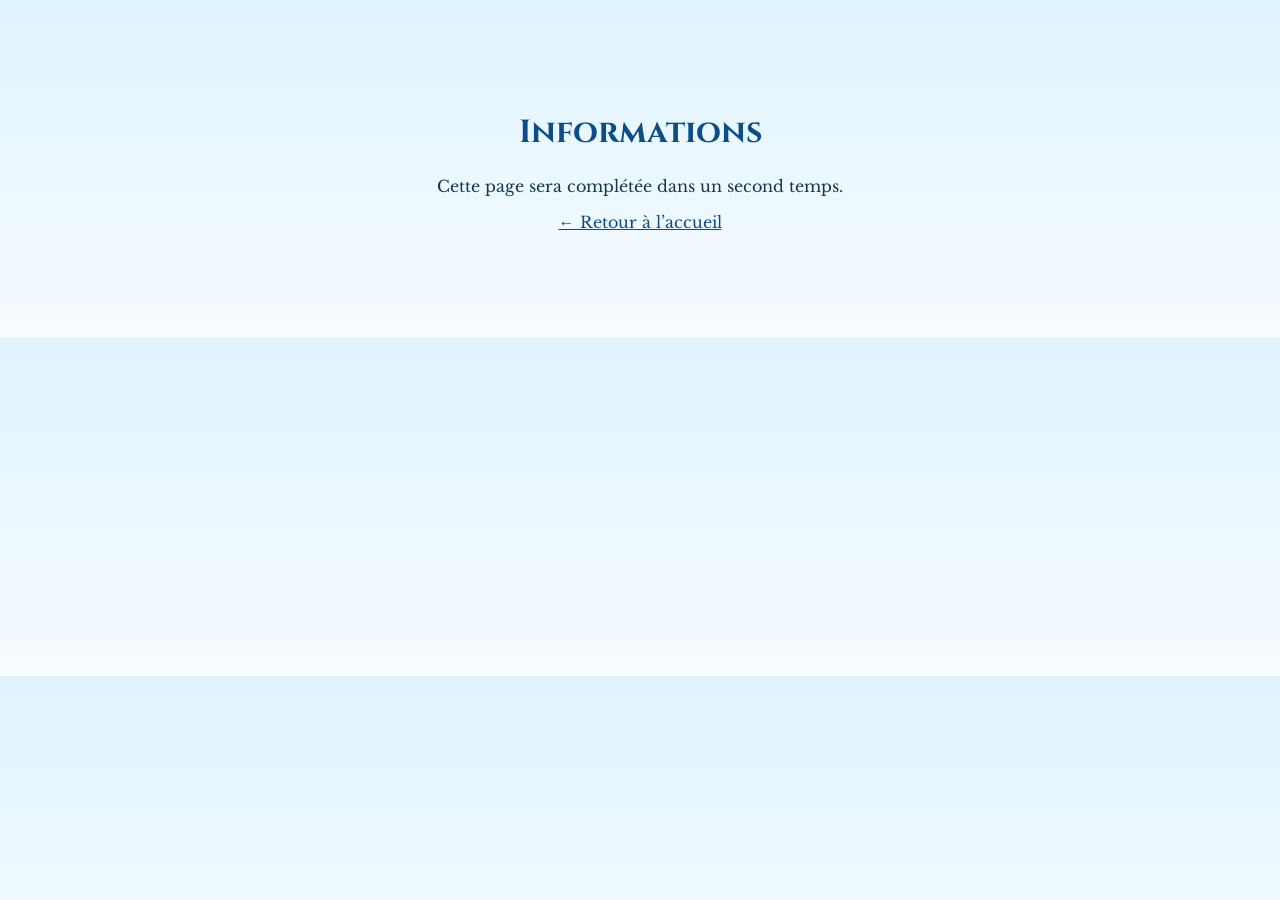
==== informations.html @ 517d93a2 "Add files via upload" ====
<!doctype html>
<html lang="fr"><head><meta charset="utf-8"><meta name="viewport" content="width=device-width,initial-scale=1">
<title>Informations — Fedez Ibil</title><link rel="preconnect" href="https://fonts.googleapis.com">
<link rel="preconnect" href="https://fonts.gstatic.com" crossorigin>
<link href="https://fonts.googleapis.com/css2?family=Cinzel:wght@500;600;700&family=Libre+Baskerville:wght@400;700&display=swap" rel="stylesheet">
<link rel="stylesheet" href="style.css"></head><body>
<main class="placeholder"><h1>Informations</h1><p>Cette page sera complétée dans un second temps.</p><p><a href="index.html">← Retour à l’accueil</a></p></main>
</body></html>
---- style.css ----
:root{
  --blue:#9ed4f2;
  --blue-deep:#0b4d86;
  --blue-dark:#073b69;
  --blue-pale:#eaf7ff;
  --white:#fff;
  --ink:#17364c;
  --line:rgba(255,255,255,.58);
}
*{box-sizing:border-box}
html{scroll-behavior:smooth}
body{
  margin:0;
  color:var(--ink);
  background:linear-gradient(#dff3ff,#f7fcff);
  font-family:"Libre Baskerville",Georgia,serif;
}
.hero{
  position:relative;
  min-height:650px;
  overflow:hidden;
  background:var(--blue);
  isolation:isolate;
}
.hero-photo{
  position:absolute;
  inset:0;
  width:100%;
  height:100%;
  object-fit:cover;
  object-position:center 56%;
  z-index:-3;
}
.hero-filter{
  position:absolute;
  inset:0;
  z-index:-2;
  background:
    linear-gradient(180deg,rgba(67,171,230,.72) 0%,rgba(77,177,230,.48) 33%,rgba(20,75,112,.14) 67%,rgba(8,38,59,.30) 100%);
}
.hero::after{
  content:"";
  position:absolute;
  inset:0;
  z-index:-1;
  background:linear-gradient(90deg,rgba(88,186,236,.75) 0%,rgba(103,196,242,.27) 23%,rgba(255,255,255,0) 52%);
}
.language-switch{
  position:absolute;
  top:22px;
  right:30px;
  display:flex;
  gap:10px;
  z-index:5;
}
.lang-btn{
  display:flex;
  align-items:center;
  gap:7px;
  border:1px solid rgba(255,255,255,.64);
  border-radius:7px;
  padding:7px 10px;
  background:rgba(255,255,255,.76);
  color:var(--blue-dark);
  cursor:pointer;
  font-family:"Cinzel",serif;
  font-weight:700;
  box-shadow:0 5px 18px rgba(0,57,96,.12);
}
.lang-btn img{width:29px;height:29px}
.lang-btn.active{
  color:#fff;
  background:rgba(9,70,122,.88);
}
.brand{
  position:absolute;
  top:72px;
  left:50%;
  transform:translateX(-50%);
  display:flex;
  align-items:center;
  justify-content:center;
  gap:24px;
  width:min(820px,74vw);
  color:#fff;
  text-shadow:0 3px 13px rgba(2,52,89,.34);
  font-family:"Cinzel",serif;
  font-size:clamp(3rem,7vw,6.5rem);
  font-weight:600;
  letter-spacing:.035em;
  line-height:1;
  white-space:nowrap;
}
.brand-heart{
  width:clamp(74px,9vw,128px);
  height:clamp(74px,9vw,128px);
  object-fit:contain;
  filter:brightness(0) invert(1) drop-shadow(0 3px 8px rgba(7,61,100,.2));
}
.virgin{
  position:absolute;
  left:0;
  bottom:-7px;
  height:min(76%,600px);
  width:auto;
  max-width:35vw;
  object-fit:contain;
  object-position:left bottom;
  filter:drop-shadow(10px 7px 14px rgba(0,32,55,.30));
  z-index:2;
}
.hero-bottom-line{
  position:absolute;
  bottom:0;
  left:0;
  right:0;
  height:2px;
  background:rgba(255,255,255,.64);
}
.main-nav{
  position:relative;
  z-index:4;
  display:grid;
  grid-template-columns:repeat(4,minmax(0,1fr));
  max-width:980px;
  margin:-1px auto 0;
  background:rgba(232,247,255,.96);
  border-bottom:1px solid rgba(11,77,134,.22);
  box-shadow:0 8px 25px rgba(26,84,121,.10);
}
.nav-link{
  position:relative;
  padding:20px 12px 18px;
  text-align:center;
  text-decoration:none;
  text-transform:uppercase;
  color:var(--blue-deep);
  font-family:"Cinzel",serif;
  font-size:.94rem;
  font-weight:700;
  letter-spacing:.03em;
  border-right:1px solid rgba(11,77,134,.2);
}
.nav-link:last-child{border-right:0}
.nav-link:hover,.nav-link.active{background:#fff}
.nav-link.active::after{
  content:"";
  position:absolute;
  bottom:0;
  left:25%;
  right:25%;
  height:3px;
  background:var(--blue-deep);
}
.home-main{
  padding:30px 20px 56px;
}
.intro-card{
  position:relative;
  max-width:980px;
  margin:0 auto;
  padding:28px 60px 36px;
  text-align:center;
  background:rgba(255,255,255,.28);
}
.intro-card p{
  margin:0;
  color:#0e4f86;
  font-size:clamp(1.05rem,1.55vw,1.38rem);
  line-height:1.8;
}
.ornament{
  margin:0 auto 15px;
  color:#76bce5;
  font-size:1.45rem;
  letter-spacing:.45em;
}
.ornament::before,.ornament::after{
  content:"";
  display:inline-block;
  vertical-align:middle;
  width:90px;
  max-width:16vw;
  height:1px;
  margin:0 12px;
  background:#8bc8e9;
}
.ornament-bottom{margin:17px auto 0}
footer{
  padding:18px;
  text-align:center;
  color:#5a91b2;
  font-family:"Cinzel",serif;
  font-size:.8rem;
  letter-spacing:.18em;
}
.placeholder{
  max-width:900px;
  margin:60px auto;
  padding:30px 24px;
  text-align:center;
}
.placeholder h1{
  color:var(--blue-deep);
  font-family:"Cinzel",serif;
}
.placeholder a{color:var(--blue-deep)}
@media(max-width:800px){
  .hero{min-height:560px}
  .brand{
    top:100px;
    width:94vw;
    gap:12px;
    font-size:clamp(2.4rem,10vw,4rem);
  }
  .brand-heart{width:74px;height:74px}
  .language-switch{top:16px;right:16px}
  .virgin{height:56%;max-width:52vw}
  .hero-photo{object-position:63% center}
  .main-nav{grid-template-columns:repeat(2,1fr)}
  .nav-link:nth-child(2){border-right:0}
  .intro-card{padding:22px 10px 30px}
}
@media(max-width:470px){
  .hero{min-height:500px}
  .brand{top:102px;font-size:2.2rem;gap:7px}
  .brand-heart{width:54px;height:54px}
  .virgin{height:49%;max-width:58vw}
  .lang-btn span{display:none}
  .lang-btn{padding:5px}
  .main-nav{grid-template-columns:1fr 1fr}
  .nav-link{font-size:.75rem;padding:16px 5px}
  .intro-card p{font-size:1rem;line-height:1.65}
}
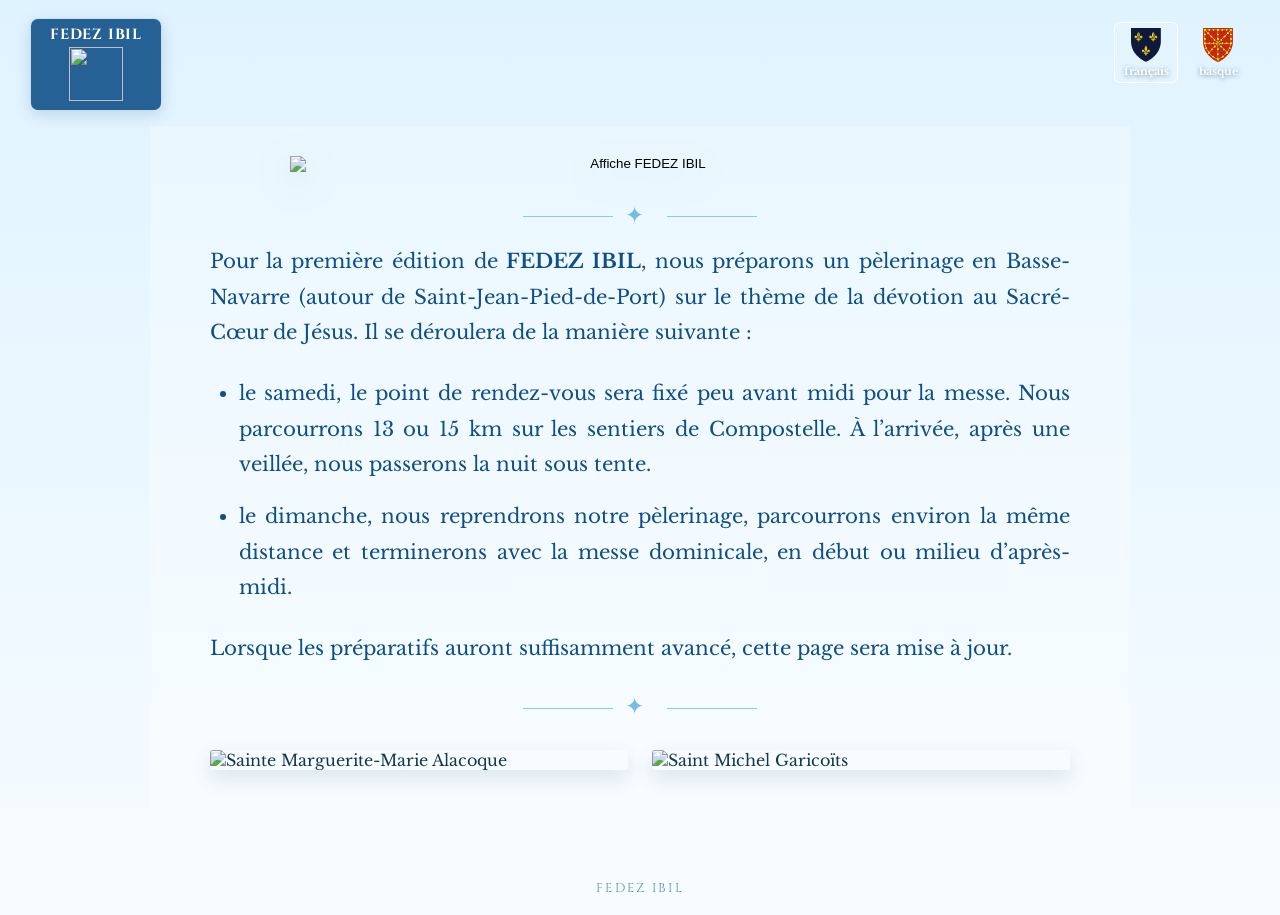
==== commit 61c86c22: "Add files via upload" ====
--- a/informations.html
+++ b/informations.html
@@ -1,8 +1,84 @@
 <!doctype html>
-<html lang="fr"><head><meta charset="utf-8"><meta name="viewport" content="width=device-width,initial-scale=1">
-<title>Informations — Fedez Ibil</title><link rel="preconnect" href="https://fonts.googleapis.com">
-<link rel="preconnect" href="https://fonts.gstatic.com" crossorigin>
-<link href="https://fonts.googleapis.com/css2?family=Cinzel:wght@500;600;700&family=Libre+Baskerville:wght@400;700&display=swap" rel="stylesheet">
-<link rel="stylesheet" href="style.css"></head><body>
-<main class="placeholder"><h1>Informations</h1><p>Cette page sera complétée dans un second temps.</p><p><a href="index.html">← Retour à l’accueil</a></p></main>
-</body></html>+<html lang="fr">
+<head>
+  <meta charset="utf-8">
+  <meta name="viewport" content="width=device-width, initial-scale=1">
+  <meta name="description" content="Informations pratiques sur le pèlerinage FEDEZ IBIL des 17 et 18 octobre 2026.">
+  <title>Informations — Fedez Ibil</title>
+
+  <link rel="preconnect" href="https://fonts.googleapis.com">
+  <link rel="preconnect" href="https://fonts.gstatic.com" crossorigin>
+  <link href="https://fonts.googleapis.com/css2?family=Cinzel:wght@500;600;700&family=Libre+Baskerville:ital,wght@0,400;0,700;1,400&display=swap" rel="stylesheet">
+
+  <link rel="stylesheet" href="style.css">
+  <script defer src="langue.js"></script>
+  <script defer src="informations.js"></script>
+</head>
+<body class="information-page">
+
+  <!-- RETOUR À L'ACCUEIL -->
+  <a class="info-home-button" href="index.html" aria-label="Retour à l'accueil">
+    <span class="info-home-title">FEDEZ IBIL</span>
+    <img src="images/bihotz-sakratua-xuria.svg" alt="" class="info-home-heart">
+  </a>
+
+  <!-- LANGUES : mêmes boutons et même emplacement que sur la page d'accueil -->
+  <div class="language-switch" aria-label="Choix de la langue">
+    <button class="lang-btn active" data-lang="fr" type="button" aria-label="français">
+      <img src="images/blason-france.svg" alt="">
+      <span class="lang-label" data-lang-label="fr">français</span>
+    </button>
+
+    <button class="lang-btn" data-lang="eu" type="button" aria-label="basque">
+      <img src="images/blason-navarre.svg" alt="">
+      <span class="lang-label" data-lang-label="eu">basque</span>
+    </button>
+  </div>
+
+  <main class="info-main">
+    <section class="info-page-card">
+
+      <!-- AFFICHE -->
+      <button class="info-poster-button" id="info-poster-open" type="button"
+              aria-label="Afficher l'affiche FEDEZ IBIL en plein écran">
+        <img class="info-poster" src="images/FEDEZ-IBIL-afitxa.svg" alt="Affiche FEDEZ IBIL">
+      </button>
+
+      <div class="ornament" aria-hidden="true">✦</div>
+
+      <!-- Le contenu est traduit directement par langue.js -->
+      <div class="info-text" data-i18n-html="info.text">
+        <p>Pour la première édition de FEDEZ IBIL, nous préparons un pèlerinage en Basse-Navarre (autour de Saint-Jean-Pied-de-Port) sur le thème de la dévotion au Sacré-Cœur de Jésus. Il se déroulera de la manière suivante&nbsp;:</p>
+        <ul>
+          <li>le samedi, le point de rendez-vous sera fixé peu avant midi pour la messe. Nous parcourrons 13 ou 15 km sur les sentiers de Compostelle. À l’arrivée, après une veillée, nous passerons la nuit sous tente.</li>
+          <li>le dimanche, nous reprendrons notre pèlerinage, parcourrons environ la même distance et terminerons avec la messe dominicale, en début ou milieu d’après-midi.</li>
+        </ul>
+        <p>Lorsque les préparatifs auront suffisamment avancé, cette page sera mise à jour.</p>
+      </div>
+
+      <div class="ornament ornament-bottom" aria-hidden="true">✦</div>
+
+      <section class="info-saints" aria-label="Saints liés à la dévotion au Sacré-Cœur">
+        <figure>
+          <img src="images/sainte-marguerite-marie.jpg" alt="Sainte Marguerite-Marie Alacoque">
+        </figure>
+        <figure>
+          <img src="images/saint-michel-garicoits.jpg" alt="Saint Michel Garicoïts">
+        </figure>
+      </section>
+
+    </section>
+  </main>
+
+  <footer><span>FEDEZ IBIL</span></footer>
+
+  <!-- AFFICHAGE PLEIN ÉCRAN DE L'AFFICHE -->
+  <div class="info-poster-overlay" id="info-poster-overlay" hidden aria-hidden="true">
+    <button class="info-poster-fullscreen" id="info-poster-close" type="button"
+            aria-label="Fermer l'affiche et revenir aux informations">
+      <img src="images/FEDEZ-IBIL-afitxa.svg" alt="Affiche FEDEZ IBIL">
+    </button>
+  </div>
+
+</body>
+</html>
--- a/style.css
+++ b/style.css
@@ -7,228 +7,915 @@
   --ink:#17364c;
   --line:rgba(255,255,255,.58);
 }
-*{box-sizing:border-box}
-html{scroll-behavior:smooth}
+
+*{
+  box-sizing:border-box;
+}
+
+html{
+  scroll-behavior:smooth;
+}
+
 body{
   margin:0;
   color:var(--ink);
   background:linear-gradient(#dff3ff,#f7fcff);
   font-family:"Libre Baskerville",Georgia,serif;
 }
+
+
+/* =========================================================
+   HERO
+   ========================================================= */
+
 .hero{
   position:relative;
-  min-height:650px;
+
+  height:clamp(
+    560px,
+    calc(516px + 8.9vw),
+    650px
+  );
+
+  min-height:0;
+
   overflow:hidden;
   background:var(--blue);
-  isolation:isolate;
-}
+}
+
 .hero-photo{
   position:absolute;
   inset:0;
+
   width:100%;
   height:100%;
+
   object-fit:cover;
   object-position:center 56%;
-  z-index:-3;
-}
-.hero-filter{
-  position:absolute;
-  inset:0;
-  z-index:-2;
-  background:
-    linear-gradient(180deg,rgba(67,171,230,.72) 0%,rgba(77,177,230,.48) 33%,rgba(20,75,112,.14) 67%,rgba(8,38,59,.30) 100%);
-}
+
+  z-index:0;
+}
+
 .hero::after{
-  content:"";
-  position:absolute;
-  inset:0;
-  z-index:-1;
-  background:linear-gradient(90deg,rgba(88,186,236,.75) 0%,rgba(103,196,242,.27) 23%,rgba(255,255,255,0) 52%);
-}
+  display:none;
+}
+
+
+/* =========================================================
+   LANGUES
+   ========================================================= */
+
 .language-switch{
-  position:absolute;
+  position:fixed;
+
   top:22px;
   right:30px;
+
   display:flex;
-  gap:10px;
-  z-index:5;
-}
+  align-items:flex-start;
+
+  gap:8px;
+
+  z-index:2147483647;
+}
+
 .lang-btn{
   display:flex;
+  flex-direction:column;
+
   align-items:center;
-  gap:7px;
-  border:1px solid rgba(255,255,255,.64);
-  border-radius:7px;
-  padding:7px 10px;
-  background:rgba(255,255,255,.76);
-  color:var(--blue-dark);
+  justify-content:center;
+
+  gap:3px;
+
+  min-width:64px;
+
+  padding:5px 6px 4px;
+
+  border:1px solid transparent;
+  border-radius:6px;
+
+  background:transparent;
+
+  color:#fff;
+
   cursor:pointer;
-  font-family:"Cinzel",serif;
+
+  font-family:"Libre Baskerville",Georgia,serif;
   font-weight:700;
-  box-shadow:0 5px 18px rgba(0,57,96,.12);
-}
-.lang-btn img{width:29px;height:29px}
+
+  text-shadow:0 1px 4px rgba(0,47,78,.5);
+
+  transition:.15s ease;
+}
+
+.lang-btn img{
+  width:34px;
+  height:34px;
+  object-fit:contain;
+}
+
+.lang-btn:hover{
+  background:rgba(255,255,255,.10);
+}
+
 .lang-btn.active{
-  color:#fff;
-  background:rgba(9,70,122,.88);
-}
+  border-color:rgba(255,255,255,.95);
+  background:rgba(255,255,255,.10);
+}
+
+.lang-label{
+  font-size:.68rem;
+  line-height:1.15;
+  white-space:nowrap;
+}
+
+
+/* =========================================================
+   FEDEZ IBIL
+   ========================================================= */
+
 .brand{
   position:absolute;
-  top:72px;
+
+  top:clamp(
+    28px,
+    calc(120px - 6.1vw),
+    90px
+  );
+
   left:50%;
+
   transform:translateX(-50%);
+
+  z-index:20;
+
+  color:#fff;
+
+  text-shadow:0 3px 13px rgba(2,52,89,.34);
+
+  font-family:"Cinzel",serif;
+  font-weight:600;
+
+  letter-spacing:.035em;
+  line-height:1;
+
+  white-space:nowrap;
+}
+
+.brand-title{
   display:flex;
+
   align-items:center;
   justify-content:center;
-  gap:24px;
-  width:min(820px,74vw);
+
+  gap:.32em;
+
+  font-size:clamp(
+    50px,
+    calc(35.5px + 2.97vw),
+    80px
+  );
+}
+
+.brand-word{
+  display:inline-block;
+}
+
+
+/* =========================================================
+   SACRÉ-CŒUR
+   ========================================================= */
+
+.brand-heart{
+  position:absolute;
+
+  left:50%;
+  top:50%;
+
+  transform:translate(-50%,-50%);
+
+  width:200px;
+  height:auto;
+
+  object-fit:contain;
+
+  z-index:15;
+
+  filter:drop-shadow(
+    0 3px 8px rgba(7,61,100,.20)
+  );
+}
+
+
+/* =========================================================
+   DEVISE ET DATE DU PÈLERINAGE
+   ========================================================= */
+
+.hero-caption{
+  position:absolute;
+
+  left:50%;
+
+  /*
+     La position verticale de ce bloc
+     est calculée dans langue.js.
+  */
+
+  top:78%;
+
+  transform:translateX(-50%);
+
+  z-index:25;
+
+  width:min(88%,1100px);
+
+  text-align:center;
+
   color:#fff;
-  text-shadow:0 3px 13px rgba(2,52,89,.34);
-  font-family:"Cinzel",serif;
-  font-size:clamp(3rem,7vw,6.5rem);
-  font-weight:600;
-  letter-spacing:.035em;
-  line-height:1;
+
+  font-family:
+    "Libre Baskerville",
+    Georgia,
+    serif;
+
+  /*
+     Même formule de référence que FEDEZ IBIL.
+     Les tailles ci-dessous étant exprimées
+     en em, elles restent proportionnelles
+     à la taille du titre.
+  */
+
+  font-size:clamp(
+    50px,
+    calc(35.5px + 2.97vw),
+    80px
+  );
+
+  text-shadow:
+    0 2px 7px rgba(0,35,65,.72);
+
+  pointer-events:none;
+}
+
+
+/* « Voilà ce Cœur qui a tant aimé les hommes… » */
+
+.hero-quote{
+  position:absolute;
+
+  left:50%;
+  top:0;
+
+  width:100%;
+
+  transform:translateX(-50%);
+
+  font-size:.30em;
+
+  line-height:1.25;
+
+  font-weight:400;
+
+  text-transform:none;
+
   white-space:nowrap;
 }
-.brand-heart{
-  width:clamp(74px,9vw,128px);
-  height:clamp(74px,9vw,128px);
-  object-fit:contain;
-  filter:brightness(0) invert(1) drop-shadow(0 3px 8px rgba(7,61,100,.2));
-}
+
+
+/* Pèlerinage basque traditionnel – 17 et 18 octobre 2026 */
+
+.hero-subtitle{
+  position:absolute;
+
+  left:50%;
+
+  /*
+     Sa position verticale exacte est
+     calculée dans langue.js afin que
+     cette ligne se trouve à équidistance
+     de la citation et du bas de la photo.
+  */
+
+  top:50px;
+
+  width:100%;
+
+  transform:translateX(-50%);
+
+  font-size:.25em;
+
+  line-height:1.3;
+
+  font-weight:400;
+
+  text-transform:none;
+
+  white-space:nowrap;
+}
+
+
+/* Exposants basques : 2026ko / 18an */
+
+.hero-subtitle sup{
+  font-size:.65em;
+  vertical-align:super;
+  line-height:0;
+}
+
+
+/* =========================================================
+   VIERGE
+   ========================================================= */
+
 .virgin{
   position:absolute;
+
   left:0;
   bottom:-7px;
-  height:min(76%,600px);
+
+  height:clamp(
+    49%,
+    calc(35.9% + 2.67vw),
+    76%
+  );
+
   width:auto;
-  max-width:35vw;
+
   object-fit:contain;
   object-position:left bottom;
-  filter:drop-shadow(10px 7px 14px rgba(0,32,55,.30));
-  z-index:2;
-}
+
+  z-index:10;
+}
+
 .hero-bottom-line{
   position:absolute;
+
   bottom:0;
   left:0;
   right:0;
+
   height:2px;
+
   background:rgba(255,255,255,.64);
-}
+
+  z-index:30;
+}
+
+
+/* =========================================================
+   NAVIGATION
+   ========================================================= */
+
 .main-nav{
   position:relative;
-  z-index:4;
+
+  z-index:100;
+
   display:grid;
-  grid-template-columns:repeat(4,minmax(0,1fr));
+
+  grid-template-columns:
+    repeat(4,minmax(0,1fr));
+
   max-width:980px;
+
   margin:-1px auto 0;
+
   background:rgba(232,247,255,.96);
-  border-bottom:1px solid rgba(11,77,134,.22);
-  box-shadow:0 8px 25px rgba(26,84,121,.10);
-}
+
+  border-bottom:
+    1px solid rgba(11,77,134,.22);
+
+  box-shadow:
+    0 8px 25px rgba(26,84,121,.10);
+}
+
 .nav-link{
   position:relative;
+
   padding:20px 12px 18px;
+
   text-align:center;
+
   text-decoration:none;
   text-transform:uppercase;
+
   color:var(--blue-deep);
+
   font-family:"Cinzel",serif;
+
   font-size:.94rem;
   font-weight:700;
+
   letter-spacing:.03em;
-  border-right:1px solid rgba(11,77,134,.2);
-}
-.nav-link:last-child{border-right:0}
-.nav-link:hover,.nav-link.active{background:#fff}
+
+  border-right:
+    1px solid rgba(11,77,134,.2);
+}
+
+.nav-link:last-child{
+  border-right:0;
+}
+
+.nav-link:hover,
+.nav-link.active{
+  background:#fff;
+}
+
 .nav-link.active::after{
   content:"";
+
   position:absolute;
+
   bottom:0;
   left:25%;
   right:25%;
+
   height:3px;
+
   background:var(--blue-deep);
 }
+
+
+/* =========================================================
+   CONTENU
+   ========================================================= */
+
 .home-main{
+  position:relative;
+
+  z-index:50;
+
   padding:30px 20px 56px;
 }
+
 .intro-card{
   position:relative;
+
   max-width:980px;
+
   margin:0 auto;
+
   padding:28px 60px 36px;
+
+  background:rgba(255,255,255,.28);
+}
+
+
+/* =========================================================
+   TEXTE D'ACCUEIL
+   ========================================================= */
+
+.intro-text{
+  color:#0e4f86;
+
+  font-size:clamp(
+    1.05rem,
+    1.55vw,
+    1.38rem
+  );
+
+  line-height:1.8;
+
+  text-align:justify;
+}
+
+.intro-text p{
+  margin:0 0 1.25em 0;
+}
+
+.intro-text p:last-child{
+  margin-bottom:0;
+}
+
+
+/* =========================================================
+   ORNEMENTS
+   ========================================================= */
+
+.ornament{
+  margin:0 auto 15px;
+
+  color:#76bce5;
+
+  font-size:1.45rem;
+
+  letter-spacing:.45em;
+
   text-align:center;
+}
+
+.ornament::before,
+.ornament::after{
+  content:"";
+
+  display:inline-block;
+
+  vertical-align:middle;
+
+  width:90px;
+  max-width:16vw;
+
+  height:1px;
+
+  margin:0 12px;
+
+  background:#8bc8e9;
+}
+
+.ornament-bottom{
+  margin:17px auto 0;
+}
+
+
+/* =========================================================
+   FOOTER
+   ========================================================= */
+
+footer{
+  padding:18px;
+
+  text-align:center;
+
+  color:#5a91b2;
+
+  font-family:"Cinzel",serif;
+
+  font-size:.8rem;
+
+  letter-spacing:.18em;
+}
+
+
+/* =========================================================
+   PAGES PROVISOIRES
+   ========================================================= */
+
+.placeholder{
+  max-width:900px;
+
+  margin:60px auto;
+
+  padding:30px 24px;
+
+  text-align:center;
+}
+
+.placeholder h1{
+  color:var(--blue-deep);
+
+  font-family:"Cinzel",serif;
+}
+
+.placeholder a{
+  color:var(--blue-deep);
+}
+
+
+/* =========================================================
+   TABLETTE
+   ========================================================= */
+
+@media(max-width:800px){
+
+  .language-switch{
+    top:16px;
+    right:16px;
+  }
+
+  .hero-photo{
+    object-position:63% center;
+  }
+
+  .main-nav{
+    grid-template-columns:
+      repeat(2,1fr);
+  }
+
+  .nav-link:nth-child(2){
+    border-right:0;
+  }
+
+  .intro-card{
+    padding:22px 10px 30px;
+  }
+}
+
+
+/* =========================================================
+   TÉLÉPHONE
+   ========================================================= */
+
+@media(max-width:520px){
+
+  .language-switch{
+    top:10px;
+    right:10px;
+
+    gap:8px;
+  }
+
+  .lang-btn{
+    min-width:54px;
+
+    padding:3px 5px;
+
+    gap:3px;
+
+    border-radius:7px;
+  }
+
+  .lang-btn img{
+    width:26px;
+    height:26px;
+
+    margin:0 auto 3px;
+  }
+
+  .lang-label{
+    font-family:
+      Georgia,
+      "Times New Roman",
+      serif;
+
+    font-size:.72rem;
+
+    font-weight:400;
+
+    line-height:1.2;
+
+    white-space:nowrap;
+  }
+
+  .lang-btn.active .lang-label{
+    font-weight:700;
+  }
+
+
+  /*
+     Sur téléphone, la devise dispose
+     d'un peu plus de largeur.
+  */
+
+  .hero-caption{
+    width:94%;
+  }
+
+  .hero-quote{
+    font-size:.29em;
+  }
+
+  .hero-subtitle{
+    font-size:.23em;
+  }
+}
+
+
+/* =========================================================
+   ÉCRAN TRÈS ÉTROIT
+   ========================================================= */
+
+@media(max-width:380px){
+
+  .brand-title{
+    max-width:94vw;
+  }
+
+}
+
+
+/* =========================================================
+   PETIT TÉLÉPHONE
+   ========================================================= */
+
+@media(max-width:470px){
+
+  .main-nav{
+    grid-template-columns:
+      1fr 1fr;
+  }
+
+  .nav-link{
+    font-size:.75rem;
+
+    padding:16px 5px;
+  }
+
+  .intro-text{
+    font-size:1rem;
+    line-height:1.65;
+  }
+}
+
+
+/* =========================================================
+   PAGE INFORMATIONS
+   ========================================================= */
+
+.information-page{
+  min-height:100vh;
+  background:linear-gradient(#dff3ff,#f7fcff);
+}
+
+.info-home-button{
+  position:fixed;
+  top:18px;
+  left:30px;
+  z-index:2147483647;
+
+  display:flex;
+  flex-direction:column;
+  align-items:center;
+  justify-content:center;
+
+  min-width:132px;
+  padding:8px 12px 9px;
+
+  color:#fff;
+  background:rgba(11,77,134,.88);
+  border:1px solid rgba(255,255,255,.78);
+  border-radius:8px;
+
+  text-decoration:none;
+  box-shadow:0 4px 16px rgba(7,61,105,.16);
+  backdrop-filter:blur(3px);
+}
+
+.info-home-button:hover{
+  background:rgba(7,59,105,.95);
+}
+
+.info-home-title{
+  font-family:"Cinzel",serif;
+  font-size:.92rem;
+  font-weight:700;
+  letter-spacing:.055em;
+  line-height:1.1;
+}
+
+.info-home-heart{
+  display:block;
+  width:54px;
+  height:54px;
+  margin-top:4px;
+  object-fit:contain;
+}
+
+.info-main{
+  position:relative;
+  z-index:1;
+  padding:126px 20px 54px;
+}
+
+.info-page-card{
+  width:min(980px,100%);
+  margin:0 auto;
+  padding:30px 60px 38px;
   background:rgba(255,255,255,.28);
 }
-.intro-card p{
-  margin:0;
+
+.info-poster-button{
+  display:block;
+  width:min(700px,100%);
+  margin:0 auto 28px;
+  padding:0;
+  border:0;
+  background:transparent;
+  cursor:zoom-in;
+}
+
+.info-poster{
+  display:block;
+  width:100%;
+  height:auto;
+  max-height:78vh;
+  object-fit:contain;
+  filter:drop-shadow(0 9px 18px rgba(11,77,134,.18));
+}
+
+.info-text{
+  max-width:900px;
+  margin:0 auto;
   color:#0e4f86;
   font-size:clamp(1.05rem,1.55vw,1.38rem);
   line-height:1.8;
-}
-.ornament{
-  margin:0 auto 15px;
-  color:#76bce5;
-  font-size:1.45rem;
-  letter-spacing:.45em;
-}
-.ornament::before,.ornament::after{
-  content:"";
-  display:inline-block;
-  vertical-align:middle;
-  width:90px;
-  max-width:16vw;
-  height:1px;
-  margin:0 12px;
-  background:#8bc8e9;
-}
-.ornament-bottom{margin:17px auto 0}
-footer{
-  padding:18px;
-  text-align:center;
-  color:#5a91b2;
-  font-family:"Cinzel",serif;
-  font-size:.8rem;
-  letter-spacing:.18em;
-}
-.placeholder{
+  text-align:justify;
+}
+
+.info-text p{
+  margin:0 0 1.25em;
+}
+
+.info-text ul{
+  margin:0 0 1.25em;
+  padding-left:1.45em;
+}
+
+.info-text li+li{
+  margin-top:.8em;
+}
+
+.info-saints{
+  display:grid;
+  grid-template-columns:repeat(2,minmax(0,1fr));
+  gap:24px;
   max-width:900px;
-  margin:60px auto;
-  padding:30px 24px;
-  text-align:center;
-}
-.placeholder h1{
-  color:var(--blue-deep);
-  font-family:"Cinzel",serif;
-}
-.placeholder a{color:var(--blue-deep)}
+  margin:30px auto 0;
+}
+
+.info-saints figure{
+  margin:0;
+}
+
+.info-saints img{
+  display:block;
+  width:100%;
+  height:auto;
+  border-radius:3px;
+  box-shadow:0 8px 20px rgba(26,84,121,.14);
+}
+
+.info-poster-overlay[hidden]{
+  display:none;
+}
+
+.info-poster-overlay{
+  position:fixed;
+  inset:0;
+  z-index:2147483647;
+  display:grid;
+  place-items:center;
+  background:rgba(2,28,48,.97);
+}
+
+.info-poster-fullscreen{
+  width:100vw;
+  height:100vh;
+  margin:0;
+  padding:0;
+  border:0;
+  background:transparent;
+  cursor:zoom-out;
+  display:grid;
+  place-items:center;
+}
+
+.info-poster-fullscreen img{
+  display:block;
+  width:auto;
+  height:auto;
+  max-width:100vw;
+  max-height:100vh;
+  object-fit:contain;
+}
+
+body.poster-open{
+  overflow:hidden;
+}
+
 @media(max-width:800px){
-  .hero{min-height:560px}
-  .brand{
-    top:100px;
-    width:94vw;
-    gap:12px;
-    font-size:clamp(2.4rem,10vw,4rem);
-  }
-  .brand-heart{width:74px;height:74px}
-  .language-switch{top:16px;right:16px}
-  .virgin{height:56%;max-width:52vw}
-  .hero-photo{object-position:63% center}
-  .main-nav{grid-template-columns:repeat(2,1fr)}
-  .nav-link:nth-child(2){border-right:0}
-  .intro-card{padding:22px 10px 30px}
-}
-@media(max-width:470px){
-  .hero{min-height:500px}
-  .brand{top:102px;font-size:2.2rem;gap:7px}
-  .brand-heart{width:54px;height:54px}
-  .virgin{height:49%;max-width:58vw}
-  .lang-btn span{display:none}
-  .lang-btn{padding:5px}
-  .main-nav{grid-template-columns:1fr 1fr}
-  .nav-link{font-size:.75rem;padding:16px 5px}
-  .intro-card p{font-size:1rem;line-height:1.65}
-}
+  .info-home-button{
+    top:12px;
+    left:16px;
+  }
+
+  .info-page-card{
+    padding:26px 18px 34px;
+  }
+}
+
+@media(max-width:520px){
+  .info-home-button{
+    top:8px;
+    left:10px;
+    min-width:104px;
+    padding:6px 8px 7px;
+  }
+
+  .info-home-title{
+    font-size:.76rem;
+  }
+
+  .info-home-heart{
+    width:42px;
+    height:42px;
+  }
+
+  .info-main{
+    padding:104px 12px 42px;
+  }
+
+  .info-page-card{
+    padding:20px 8px 28px;
+  }
+
+  .info-text{
+    font-size:1rem;
+    line-height:1.65;
+  }
+
+  .info-saints{
+    grid-template-columns:1fr;
+    gap:18px;
+  }
+}
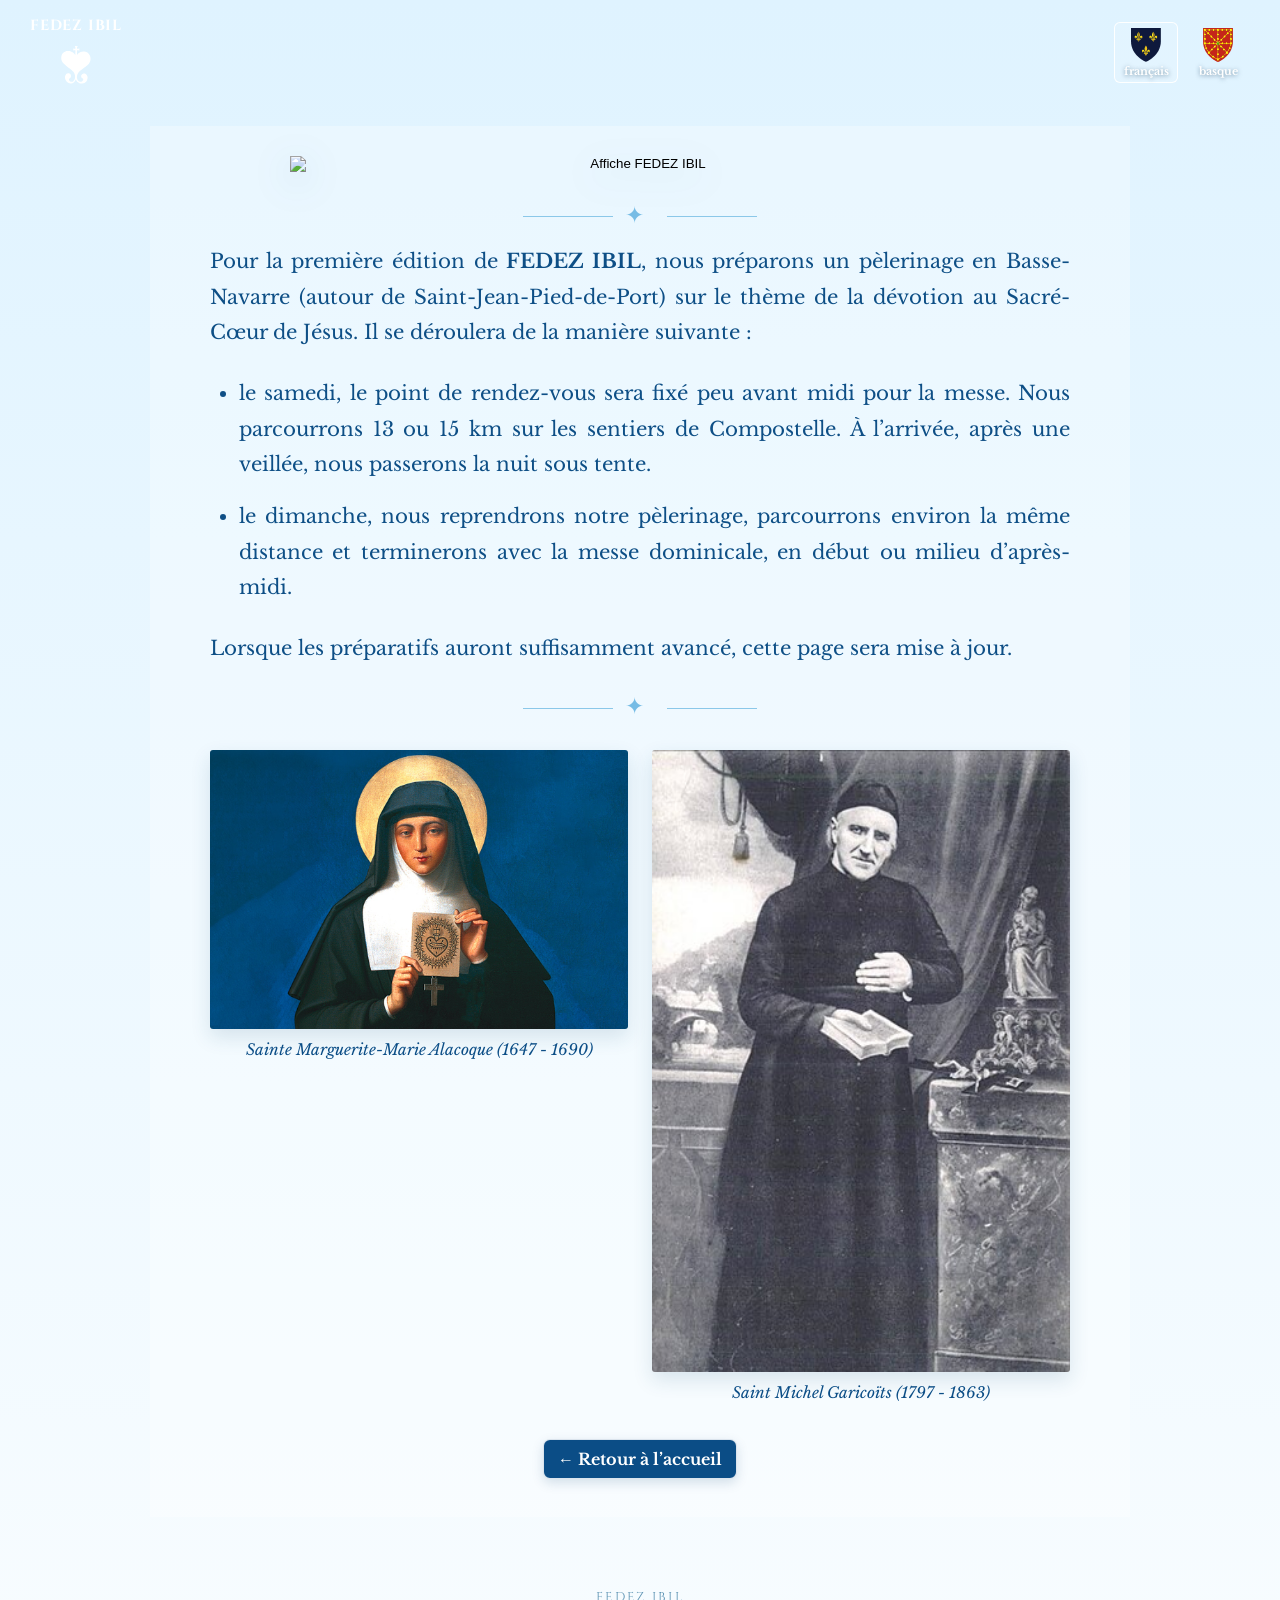
==== commit 1260b640: "Add files via upload" ====
--- a/informations.html
+++ b/informations.html
@@ -17,7 +17,7 @@
 <body class="information-page">
 
   <!-- RETOUR À L'ACCUEIL -->
-  <a class="info-home-button" href="index.html" aria-label="Retour à l'accueil">
+  <a class="info-home-link" href="index.html" aria-label="Retour à l'accueil">
     <span class="info-home-title">FEDEZ IBIL</span>
     <img src="images/bihotz-sakratua-xuria.svg" alt="" class="info-home-heart">
   </a>
@@ -61,11 +61,17 @@
       <section class="info-saints" aria-label="Saints liés à la dévotion au Sacré-Cœur">
         <figure>
           <img src="images/sainte-marguerite-marie.jpg" alt="Sainte Marguerite-Marie Alacoque">
+          <figcaption data-i18n="info.marguerite">Sainte Marguerite-Marie Alacoque (1647 - 1690)</figcaption>
         </figure>
         <figure>
           <img src="images/saint-michel-garicoits.jpg" alt="Saint Michel Garicoïts">
+          <figcaption data-i18n="info.michel">Saint Michel Garicoïts (1797 - 1863)</figcaption>
         </figure>
       </section>
+
+      <p class="info-back-wrap">
+        <a class="info-back-button" href="index.html" data-i18n="info.back">← Retour à l’accueil</a>
+      </p>
 
     </section>
   </main>
--- a/style.css
+++ b/style.css
@@ -717,7 +717,7 @@
   background:linear-gradient(#dff3ff,#f7fcff);
 }
 
-.info-home-button{
+.info-home-link{
   position:fixed;
   top:18px;
   left:30px;
@@ -728,21 +728,26 @@
   align-items:center;
   justify-content:center;
 
-  min-width:132px;
-  padding:8px 12px 9px;
-
   color:#fff;
-  background:rgba(11,77,134,.88);
-  border:1px solid rgba(255,255,255,.78);
-  border-radius:8px;
-
   text-decoration:none;
-  box-shadow:0 4px 16px rgba(7,61,105,.16);
-  backdrop-filter:blur(3px);
-}
-
-.info-home-button:hover{
-  background:rgba(7,59,105,.95);
+  text-align:center;
+
+  /* Aucun aspect de bouton : ni fond, ni bordure, ni cadre. */
+  background:transparent;
+  border:0;
+  box-shadow:none;
+  padding:0;
+}
+
+.info-home-link:hover .info-home-title,
+.info-home-link:focus-visible .info-home-title{
+  text-shadow:0 0 7px rgba(255,255,255,.45);
+}
+
+.info-home-link:focus-visible{
+  outline:1px solid rgba(255,255,255,.75);
+  outline-offset:6px;
+  border-radius:2px;
 }
 
 .info-home-title{
@@ -833,6 +838,39 @@
   height:auto;
   border-radius:3px;
   box-shadow:0 8px 20px rgba(26,84,121,.14);
+}
+
+.info-saints figcaption{
+  margin-top:10px;
+  color:var(--blue-deep);
+  font-size:clamp(.88rem,1.2vw,1rem);
+  line-height:1.45;
+  text-align:center;
+  font-style:italic;
+}
+
+.info-back-wrap{
+  margin:34px 0 0;
+  text-align:center;
+}
+
+.info-back-button{
+  display:inline-block;
+  padding:9px 14px;
+  border:1px solid rgba(255,255,255,.85);
+  border-radius:7px;
+  background:var(--blue-deep);
+  color:#fff;
+  text-decoration:none;
+  font-weight:700;
+  font-family:"Libre Baskerville",Georgia,serif;
+  cursor:pointer;
+  box-shadow:0 4px 12px rgba(7,61,105,.15);
+}
+
+.info-back-button:hover,
+.info-back-button:focus-visible{
+  background:var(--blue-dark);
 }
 
 .info-poster-overlay[hidden]{
@@ -874,7 +912,7 @@
 }
 
 @media(max-width:800px){
-  .info-home-button{
+  .info-home-link{
     top:12px;
     left:16px;
   }
@@ -885,11 +923,9 @@
 }
 
 @media(max-width:520px){
-  .info-home-button{
+  .info-home-link{
     top:8px;
     left:10px;
-    min-width:104px;
-    padding:6px 8px 7px;
   }
 
   .info-home-title{
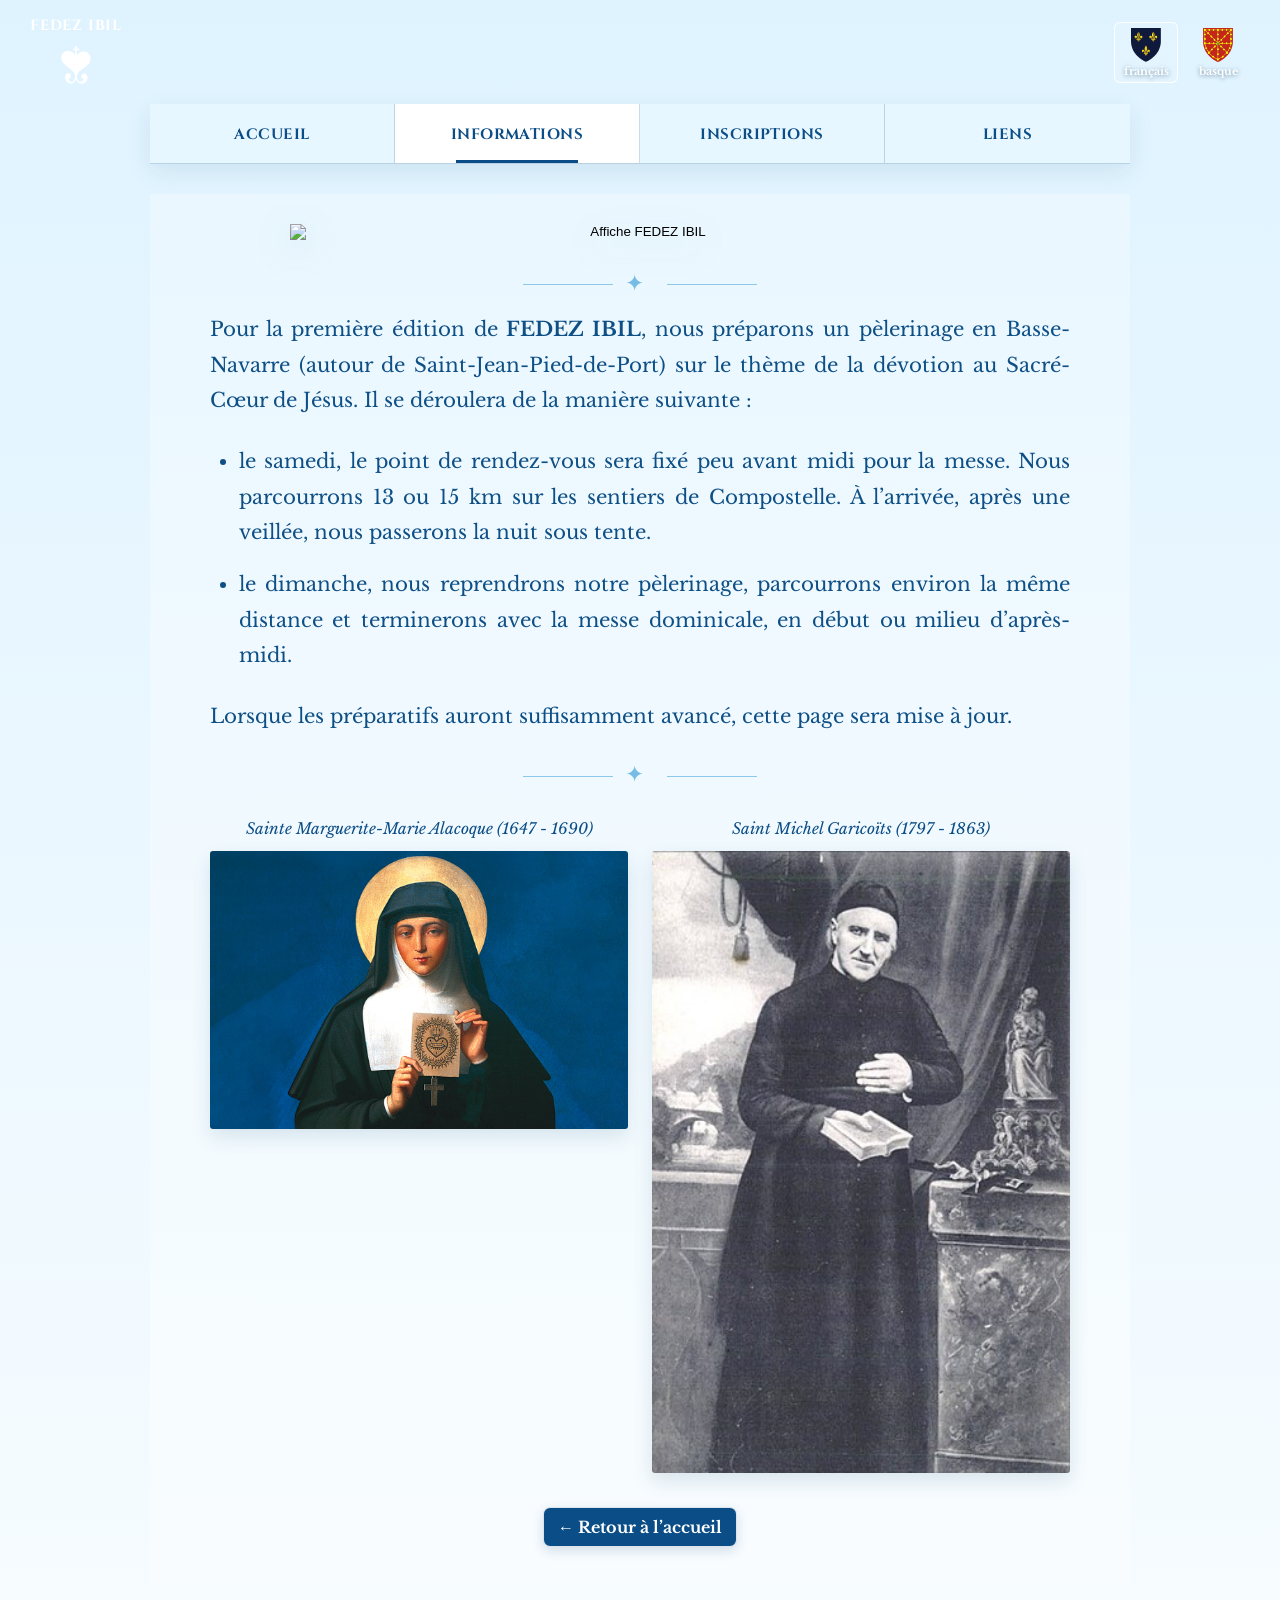
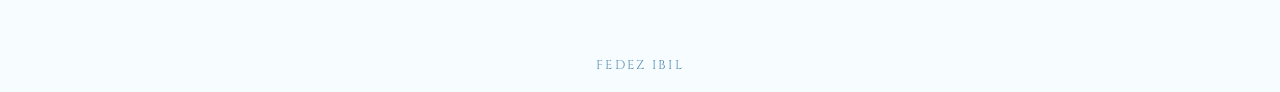
==== commit 7bc4e392: "Add files via upload" ====
--- a/informations.html
+++ b/informations.html
@@ -14,7 +14,7 @@
   <script defer src="langue.js"></script>
   <script defer src="informations.js"></script>
 </head>
-<body class="information-page">
+<body data-page="info" class="information-page">
 
   <!-- RETOUR À L'ACCUEIL -->
   <a class="info-home-link" href="index.html" aria-label="Retour à l'accueil">
@@ -34,6 +34,13 @@
       <span class="lang-label" data-lang-label="eu">basque</span>
     </button>
   </div>
+
+  <nav class="main-nav info-main-nav" aria-label="Navigation principale">
+    <a class="nav-link" href="index.html" data-i18n="nav.home">Accueil</a>
+    <a class="nav-link active" href="informations.html" data-i18n="nav.info">Informations</a>
+    <a class="nav-link" href="inscriptions.html" data-i18n="nav.signup">Inscriptions</a>
+    <a class="nav-link" href="liens.html" data-i18n="nav.links">Liens</a>
+  </nav>
 
   <main class="info-main">
     <section class="info-page-card">
@@ -60,12 +67,12 @@
 
       <section class="info-saints" aria-label="Saints liés à la dévotion au Sacré-Cœur">
         <figure>
+          <figcaption data-i18n="info.marguerite">Sainte Marguerite-Marie Alacoque (1647 - 1690)</figcaption>
           <img src="images/sainte-marguerite-marie.jpg" alt="Sainte Marguerite-Marie Alacoque">
-          <figcaption data-i18n="info.marguerite">Sainte Marguerite-Marie Alacoque (1647 - 1690)</figcaption>
         </figure>
         <figure>
+          <figcaption data-i18n="info.michel">Saint Michel Garicoïts (1797 - 1863)</figcaption>
           <img src="images/saint-michel-garicoits.jpg" alt="Saint Michel Garicoïts">
-          <figcaption data-i18n="info.michel">Saint Michel Garicoïts (1797 - 1863)</figcaption>
         </figure>
       </section>
 
--- a/style.css
+++ b/style.css
@@ -841,7 +841,7 @@
 }
 
 .info-saints figcaption{
-  margin-top:10px;
+  margin:0 0 10px;
   color:var(--blue-deep);
   font-size:clamp(.88rem,1.2vw,1rem);
   line-height:1.45;
@@ -955,3 +955,18 @@
     gap:18px;
   }
 }
+
+
+/* Navigation de la page Informations */
+.info-main-nav{
+  margin-top:104px;
+}
+.information-page .info-main{
+  padding-top:30px;
+}
+
+@media(max-width:700px){
+  .info-main-nav{
+    margin-top:92px;
+  }
+}
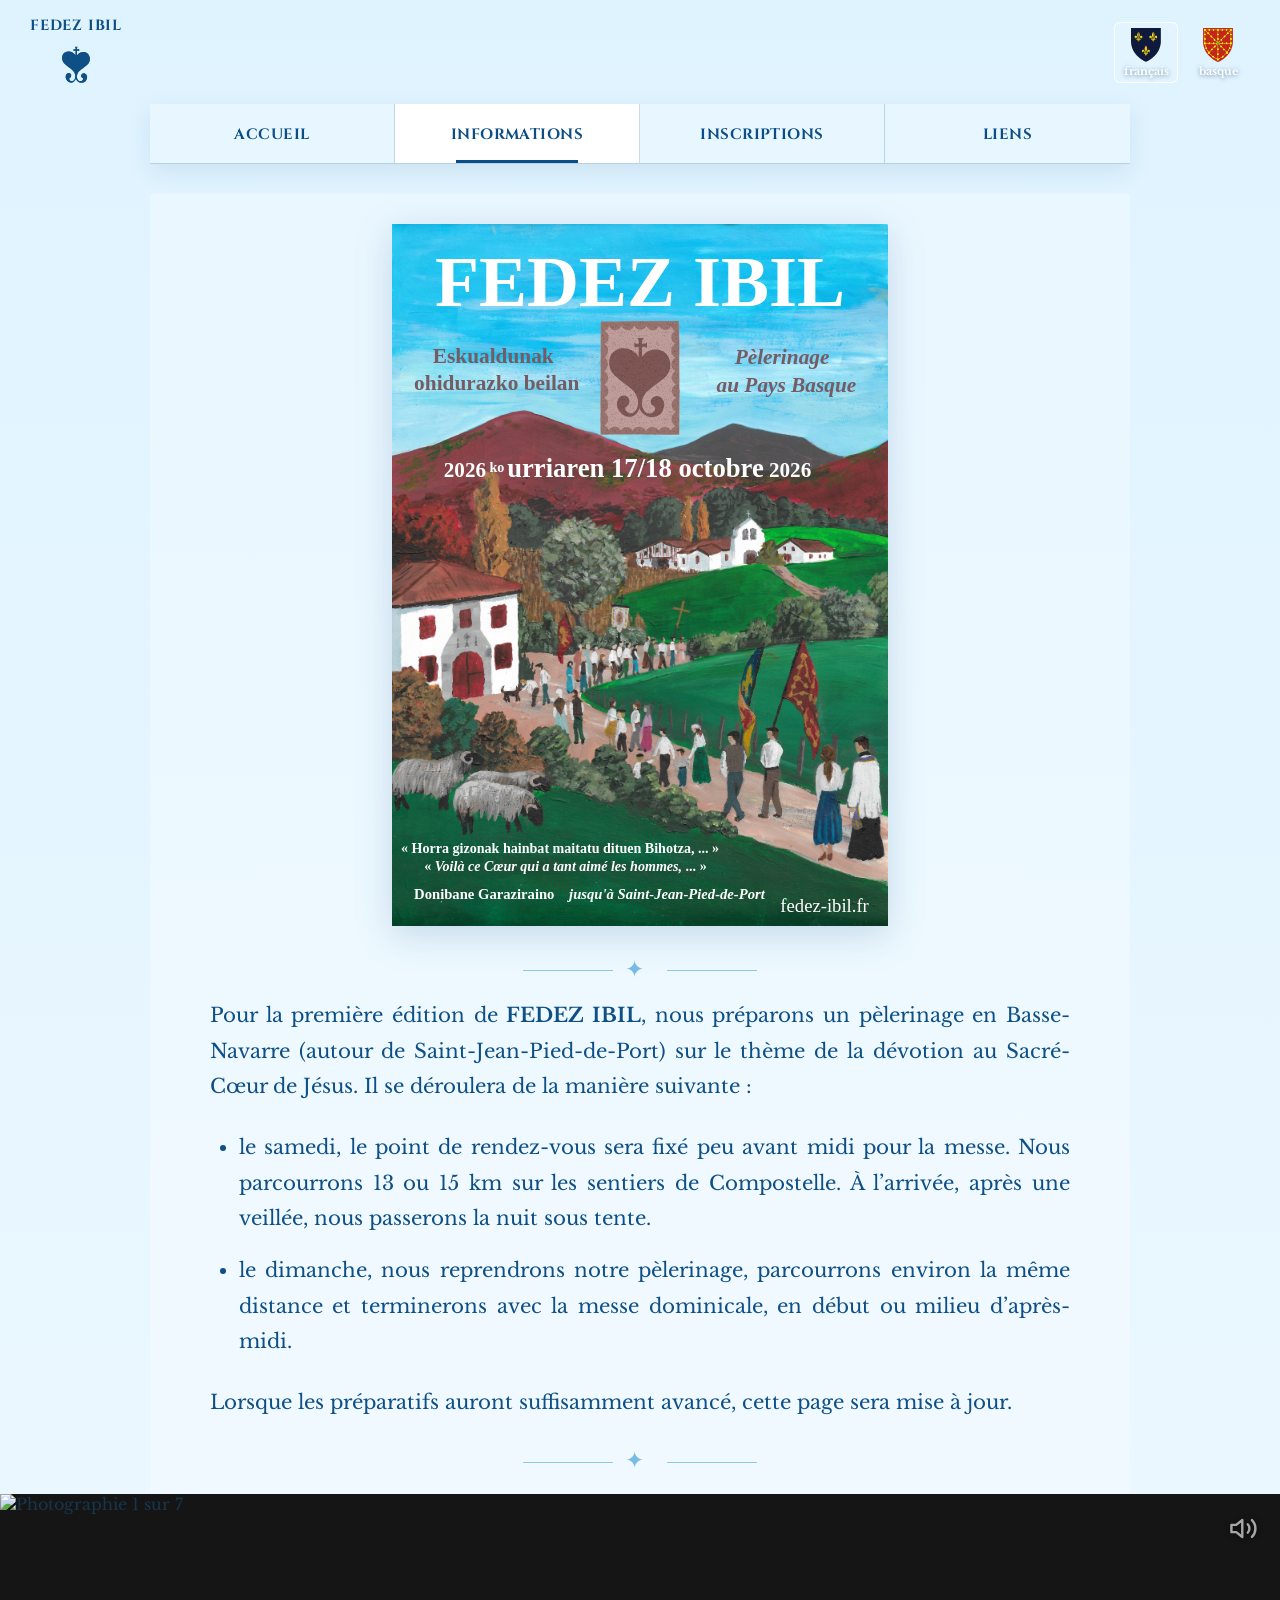
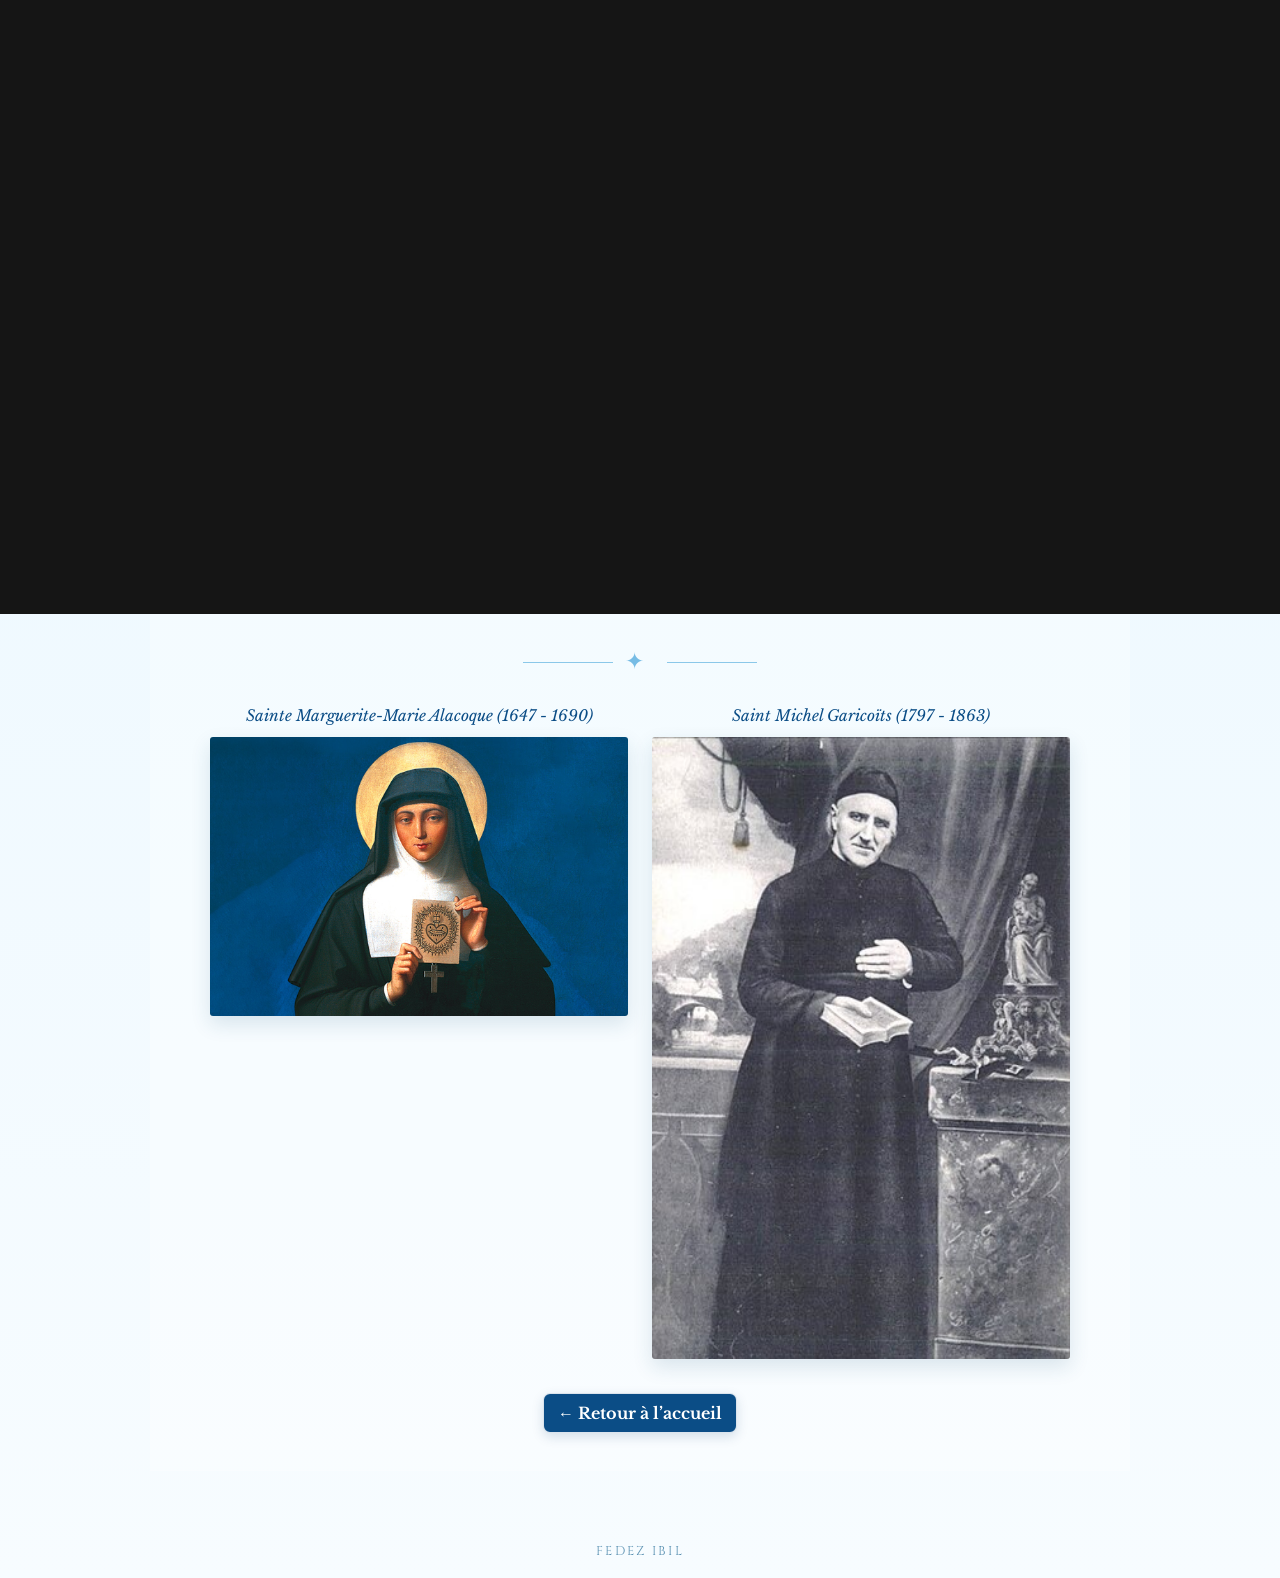
==== commit ddd67a10: "Add files via upload" ====
--- a/informations.html
+++ b/informations.html
@@ -11,6 +11,26 @@
   <link href="https://fonts.googleapis.com/css2?family=Cinzel:wght@500;600;700&family=Libre+Baskerville:ital,wght@0,400;0,700;1,400&display=swap" rel="stylesheet">
 
   <link rel="stylesheet" href="style.css">
+  <style>
+    .info-text .info-day { text-align:center; margin:1.7em 0 .75em; font-family:inherit; font-size:1.22em; font-weight:700; }
+    .info-day sup { font-size:.65em; vertical-align:super; line-height:0; }
+    .info-gallery { position:relative; width:100vw; max-width:100vw; margin:1.2rem 0 2rem; margin-left:calc(50% - 50vw); background:#151515; overflow:hidden; }
+    .info-gallery-frame { display:block; width:100%; aspect-ratio:16/9; cursor:zoom-in; overflow:hidden; }
+    .info-gallery-frame img { display:block; width:100%; height:100%; object-fit:contain; }
+    .info-gallery-sound { position:absolute; z-index:5; right:18px; top:15px; display:grid; place-items:center; width:38px; height:38px; padding:5px; border:0; background:none; color:#fff; opacity:.62; cursor:pointer; filter:drop-shadow(0 1px 3px #000); }
+    .info-gallery-sound:hover,.info-gallery-sound:focus-visible { opacity:1; }
+    .info-gallery-sound svg { width:29px; height:29px; }
+    .info-gallery-sound svg[hidden] { display:none; }
+    .info-gallery-dots { position:absolute; bottom:14px; left:50%; transform:translateX(-50%); z-index:5; display:flex; align-items:center; gap:10px; }
+    .info-gallery-dots button { width:9px; height:9px; border-radius:50%; border:1px solid rgba(255,255,255,.8); padding:0; background:rgba(255,255,255,.35); cursor:pointer; box-shadow:0 1px 3px #333; }
+    .info-gallery-dots button.active { background:#fff; transform:scale(1.2); }
+    .info-gallery:fullscreen { display:flex; align-items:center; justify-content:center; background:#000; width:100vw; height:100vh; margin:0; }
+    .info-gallery:fullscreen .info-gallery-frame { width:100%; height:100%; aspect-ratio:auto; cursor:zoom-out; }
+    .info-gallery:fullscreen .info-gallery-frame img { width:100%; height:100%; object-fit:contain; }
+    .info-gallery:fullscreen .info-gallery-sound { top:24px; right:26px; }
+    .info-gallery:fullscreen .info-gallery-dots { bottom:25px; }
+  </style>
+
   <script defer src="langue.js"></script>
   <script defer src="informations.js"></script>
 </head>
@@ -55,13 +75,32 @@
 
       <!-- Le contenu est traduit directement par langue.js -->
       <div class="info-text" data-i18n-html="info.text">
-        <p>Pour la première édition de FEDEZ IBIL, nous préparons un pèlerinage en Basse-Navarre (autour de Saint-Jean-Pied-de-Port) sur le thème de la dévotion au Sacré-Cœur de Jésus. Il se déroulera de la manière suivante&nbsp;:</p>
-        <ul>
-          <li>le samedi, le point de rendez-vous sera fixé peu avant midi pour la messe. Nous parcourrons 13 ou 15 km sur les sentiers de Compostelle. À l’arrivée, après une veillée, nous passerons la nuit sous tente.</li>
-          <li>le dimanche, nous reprendrons notre pèlerinage, parcourrons environ la même distance et terminerons avec la messe dominicale, en début ou milieu d’après-midi.</li>
-        </ul>
-        <p>Lorsque les préparatifs auront suffisamment avancé, cette page sera mise à jour.</p>
+      <p>Pour la première édition de <strong>FEDEZ IBIL</strong>, nous vous proposons un pèlerinage en Basse-Navarre (jusqu’à Saint-Jean-Pied-de-Port) sur le thème de la dévotion au Sacré-Cœur de Jésus. Il se déroulera de la manière suivante&nbsp;:</p>
+      <h2 class="info-day">Samedi 17 octobre</h2>
+      <ul>
+        <li>Samedi matin, le point de rendez-vous est fixé à 10 h sur le parking du Jai Alai de Saint-Jean-Pied-de-Port. Il y a des places de stationnement gratuit alentour.</li>
+        <li>Les sacs et tentes pour le bivouac seront chargés dans une camionnette que l’on retrouvera sur le lieu de bivouac en fin d’après-midi.</li>
+        <li>Des bus nous emmèneront au lieu de départ du pèlerinage, où nous aurons la messe.</li>
+        <li>Munis d’un carnet de chants complet, petit sac sur le dos, nous parcourrons 15 km sur les sentiers de Compostelle. À l’arrivée, après une veillée, nous passerons la nuit sous tente.</li>
+      </ul>
+      <h2 class="info-day">Dimanche 18 octobre</h2>
+      <ul><li>Le dimanche, nous reprendrons notre pèlerinage, parcourrons environ la même distance et terminerons avec la messe dominicale à Saint-Jean-Pied-de-Port en début d’après-midi. Le pèlerinage prendra fin à 17 heures.</li></ul>
+      <p>Lorsque les préparatifs auront suffisamment avancé, cette page sera mise à jour.</p>
       </div>
+
+
+      <div class="ornament" aria-hidden="true">✦</div>
+      <section class="info-gallery" id="info-gallery" aria-label="Photographies du pèlerinage" data-i18n-title="info.gallery">
+        <div class="info-gallery-frame" id="info-gallery-frame" tabindex="0" role="button" aria-label="Afficher les photographies en plein écran">
+          <img id="info-gallery-photo" src="images/01.jpg" alt="Photographie 1 sur 7" loading="eager">
+        </div>
+        <button class="info-gallery-sound" id="info-gallery-sound" type="button" data-i18n-title="info.soundOn" title="activer le son" aria-label="activer le son">
+          <svg class="sound-icon" viewBox="0 0 24 24" aria-hidden="true" fill="none" stroke="currentColor" stroke-width="2" stroke-linecap="round" stroke-linejoin="round"><path d="M11 5 6 9H2v6h4l5 4V5Z"/><path d="M15.5 8.5a5 5 0 0 1 0 7"/><path d="M19 5a10 10 0 0 1 0 14"/></svg>
+          <svg class="mute-icon" viewBox="0 0 24 24" aria-hidden="true" fill="none" stroke="currentColor" stroke-width="2" stroke-linecap="round" stroke-linejoin="round" hidden><path d="M11 5 6 9H2v6h4l5 4V5Z"/><path d="m16 9 5 6m0-6-5 6"/></svg>
+        </button>
+        <div class="info-gallery-dots" id="info-gallery-dots" aria-label="Choisir une photographie"></div>
+        <audio id="info-gallery-audio" preload="none" src="audio/01.mp3"></audio>
+      </section>
 
       <div class="ornament ornament-bottom" aria-hidden="true">✦</div>
 
--- a/style.css
+++ b/style.css
@@ -728,7 +728,7 @@
   align-items:center;
   justify-content:center;
 
-  color:#fff;
+  color:#0e4f86;
   text-decoration:none;
   text-align:center;
 
@@ -741,11 +741,11 @@
 
 .info-home-link:hover .info-home-title,
 .info-home-link:focus-visible .info-home-title{
-  text-shadow:0 0 7px rgba(255,255,255,.45);
+  text-shadow:0 0 7px rgba(14,79,134,.22);
 }
 
 .info-home-link:focus-visible{
-  outline:1px solid rgba(255,255,255,.75);
+  outline:1px solid rgba(14,79,134,.55);
   outline-offset:6px;
   border-radius:2px;
 }
@@ -957,7 +957,7 @@
 }
 
 
-/* Navigation de la page Informations */
+/* Navigation des pages secondaires */
 .info-main-nav{
   margin-top:104px;
 }
@@ -970,3 +970,143 @@
     margin-top:92px;
   }
 }
+
+/* =========================================================
+   PAGES INSCRIPTIONS / LIENS
+   Même en-tête de retour que la page Informations
+   ========================================================= */
+
+.secondary-content{
+  position:relative;
+  z-index:1;
+  padding:30px 20px 54px;
+}
+
+.secondary-card{
+  width:min(980px,100%);
+  margin:0 auto;
+  padding:30px 60px 38px;
+  background:rgba(255,255,255,.28);
+}
+
+.secondary-title{
+  margin:0 0 28px;
+  color:var(--blue-deep);
+  font-family:"Cinzel",serif;
+  font-size:clamp(1.55rem,3vw,2.35rem);
+  text-align:center;
+}
+
+.secondary-text{
+  color:#0e4f86;
+  font-size:clamp(1.05rem,1.55vw,1.38rem);
+  line-height:1.8;
+}
+
+/* Premier lien : Herria Bihotzean */
+.links-list{
+  width:min(820px,100%);
+  margin:0 auto;
+}
+
+.external-link-entry{
+  margin:0 auto 28px;
+  text-align:center;
+}
+
+.external-link-description{
+  margin:0 0 22px;
+  color:#0e4f86;
+  font-size:clamp(1.05rem,1.55vw,1.30rem);
+  line-height:1.7;
+  text-align:left;
+}
+
+.hb-link-logo{
+  display:inline-flex;
+  flex-direction:column;
+  align-items:center;
+  justify-content:center;
+  max-width:100%;
+  padding:22px 28px 18px;
+  color:#fff;
+  background:rgba(20,55,32,.92);
+  border:1px solid rgba(255,255,255,.72);
+  border-radius:8px;
+  text-decoration:none;
+  box-shadow:0 7px 20px rgba(7,61,100,.14);
+  transition:.16s ease;
+}
+
+.hb-link-logo:hover,
+.hb-link-logo:focus-visible{
+  background:#fff;
+  color:rgb(20,55,32);
+  transform:translateY(-2px);
+  outline:none;
+}
+
+.hb-link-title{
+  margin:0;
+  font-family:Georgia,"Times New Roman",serif;
+  font-size:clamp(1.65rem,4.5vw,2.8rem);
+  font-weight:700;
+  letter-spacing:.05em;
+  line-height:1.05;
+  text-transform:uppercase;
+}
+
+.hb-link-crests{
+  display:flex;
+  align-items:center;
+  justify-content:center;
+  gap:22px;
+  margin-top:18px;
+}
+
+.hb-link-crests img{
+  display:block;
+  width:72px;
+  height:72px;
+  object-fit:contain;
+}
+
+.hb-link-domain{
+  display:block;
+  margin-top:14px;
+  font-family:Georgia,"Times New Roman",serif;
+  font-size:1rem;
+  font-weight:700;
+  letter-spacing:.02em;
+  text-transform:none;
+}
+
+@media(max-width:800px){
+  .secondary-card{
+    padding:26px 18px 34px;
+  }
+}
+
+@media(max-width:520px){
+  .secondary-content{
+    padding:30px 12px 42px;
+  }
+
+  .secondary-card{
+    padding:20px 8px 28px;
+  }
+
+  .hb-link-logo{
+    width:100%;
+    padding:20px 10px 16px;
+  }
+
+  .hb-link-crests{
+    gap:12px;
+  }
+
+  .hb-link-crests img{
+    width:58px;
+    height:58px;
+  }
+}
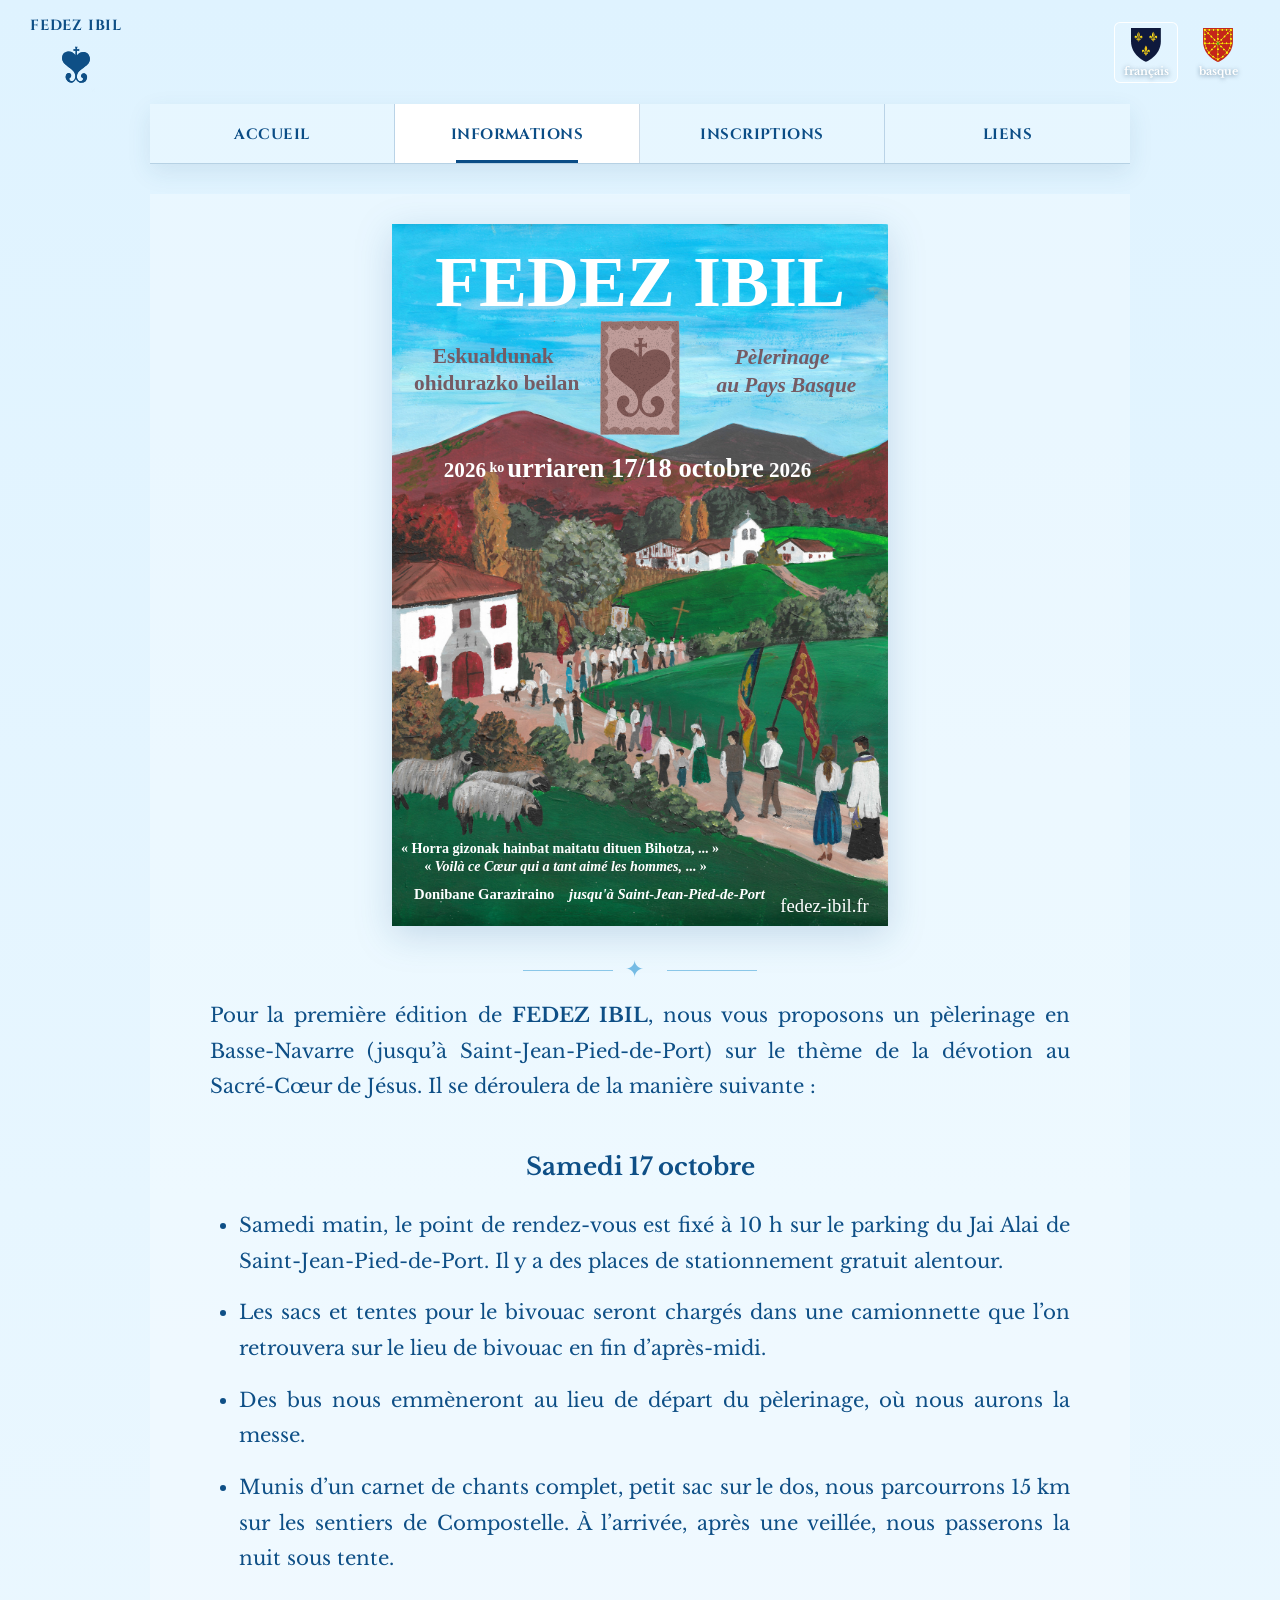
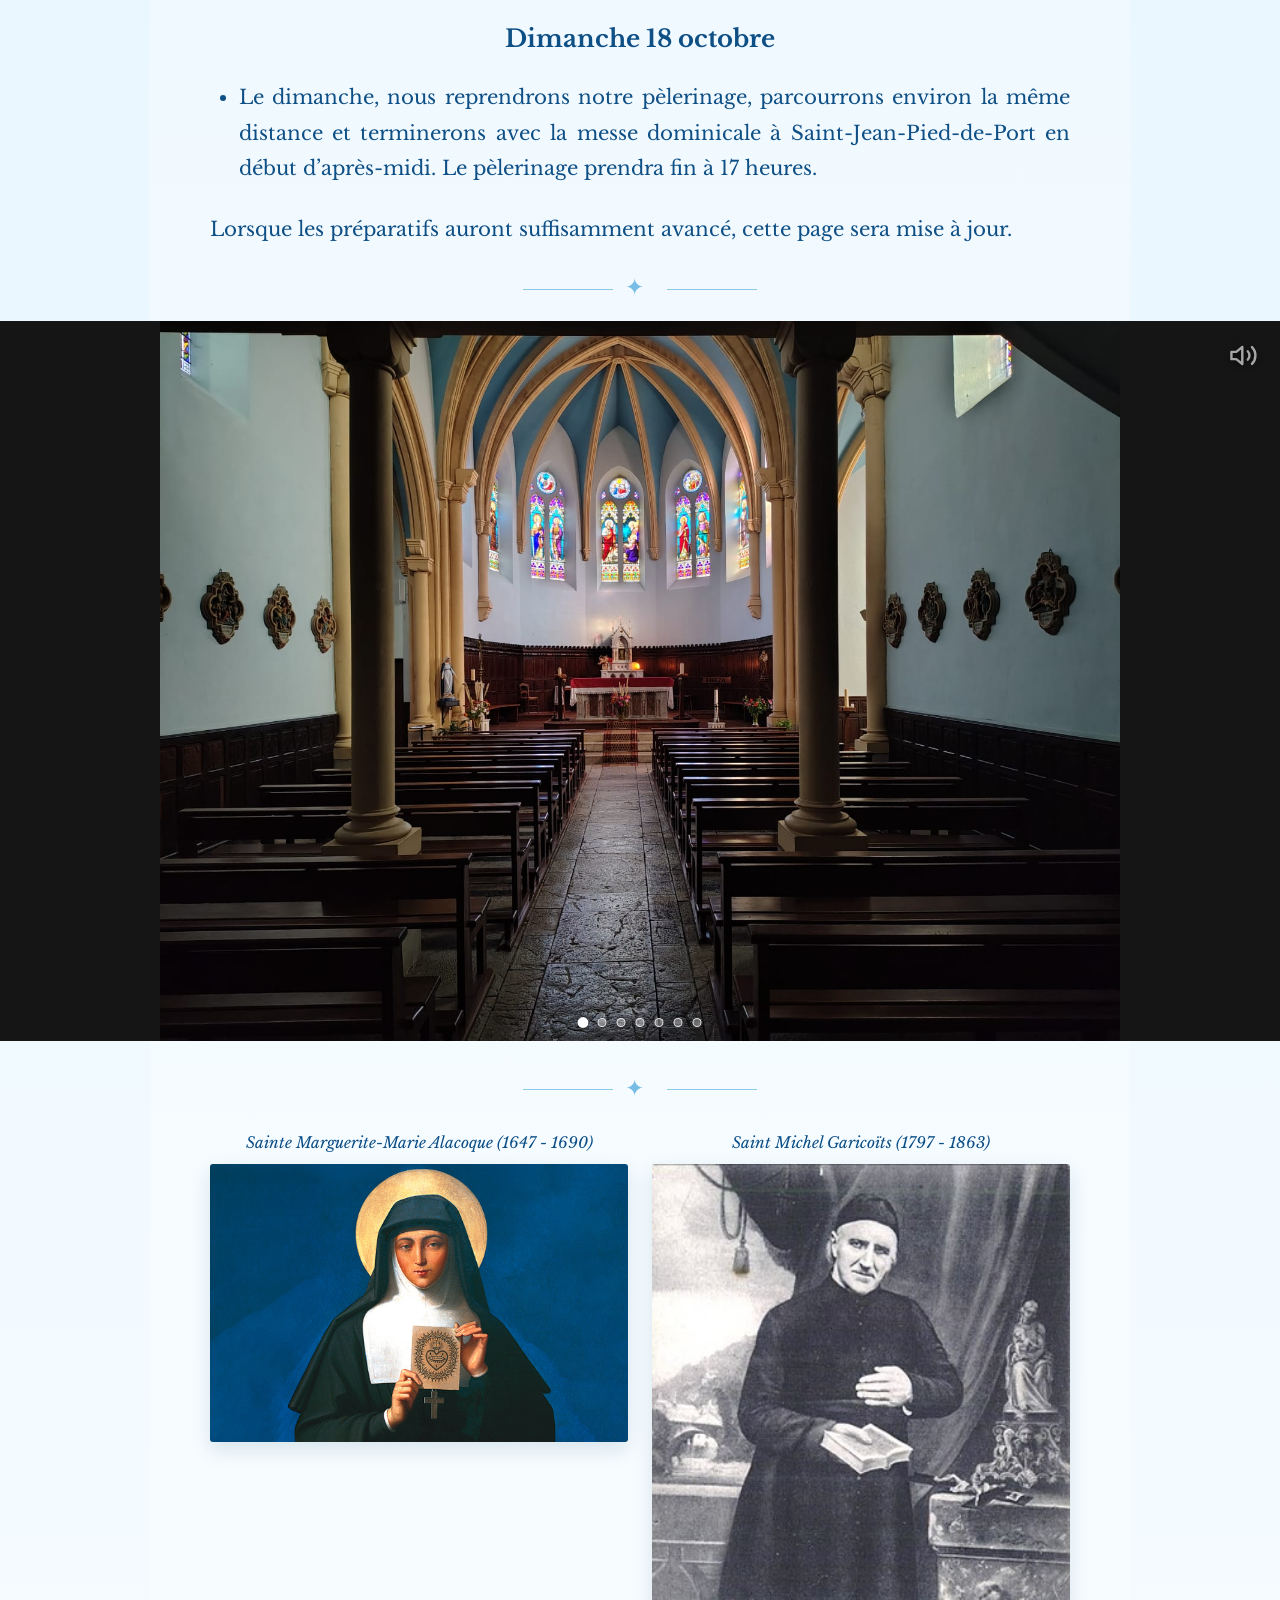
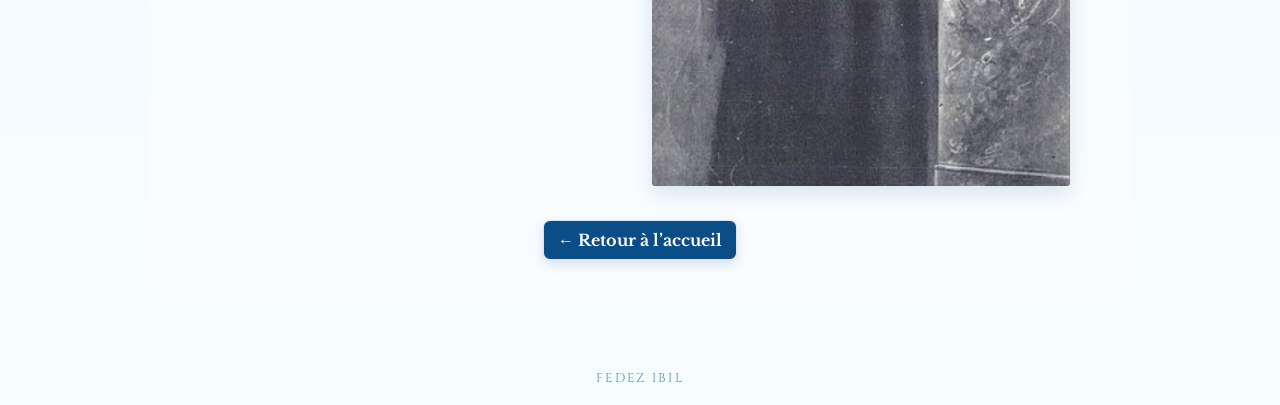
==== commit 2734ec6e: "Remove update placeholder from informations.html Removed placeholder text regarding page updates." ====
--- a/informations.html
+++ b/informations.html
@@ -85,7 +85,6 @@
       </ul>
       <h2 class="info-day">Dimanche 18 octobre</h2>
       <ul><li>Le dimanche, nous reprendrons notre pèlerinage, parcourrons environ la même distance et terminerons avec la messe dominicale à Saint-Jean-Pied-de-Port en début d’après-midi. Le pèlerinage prendra fin à 17 heures.</li></ul>
-      <p>Lorsque les préparatifs auront suffisamment avancé, cette page sera mise à jour.</p>
       </div>
 
 
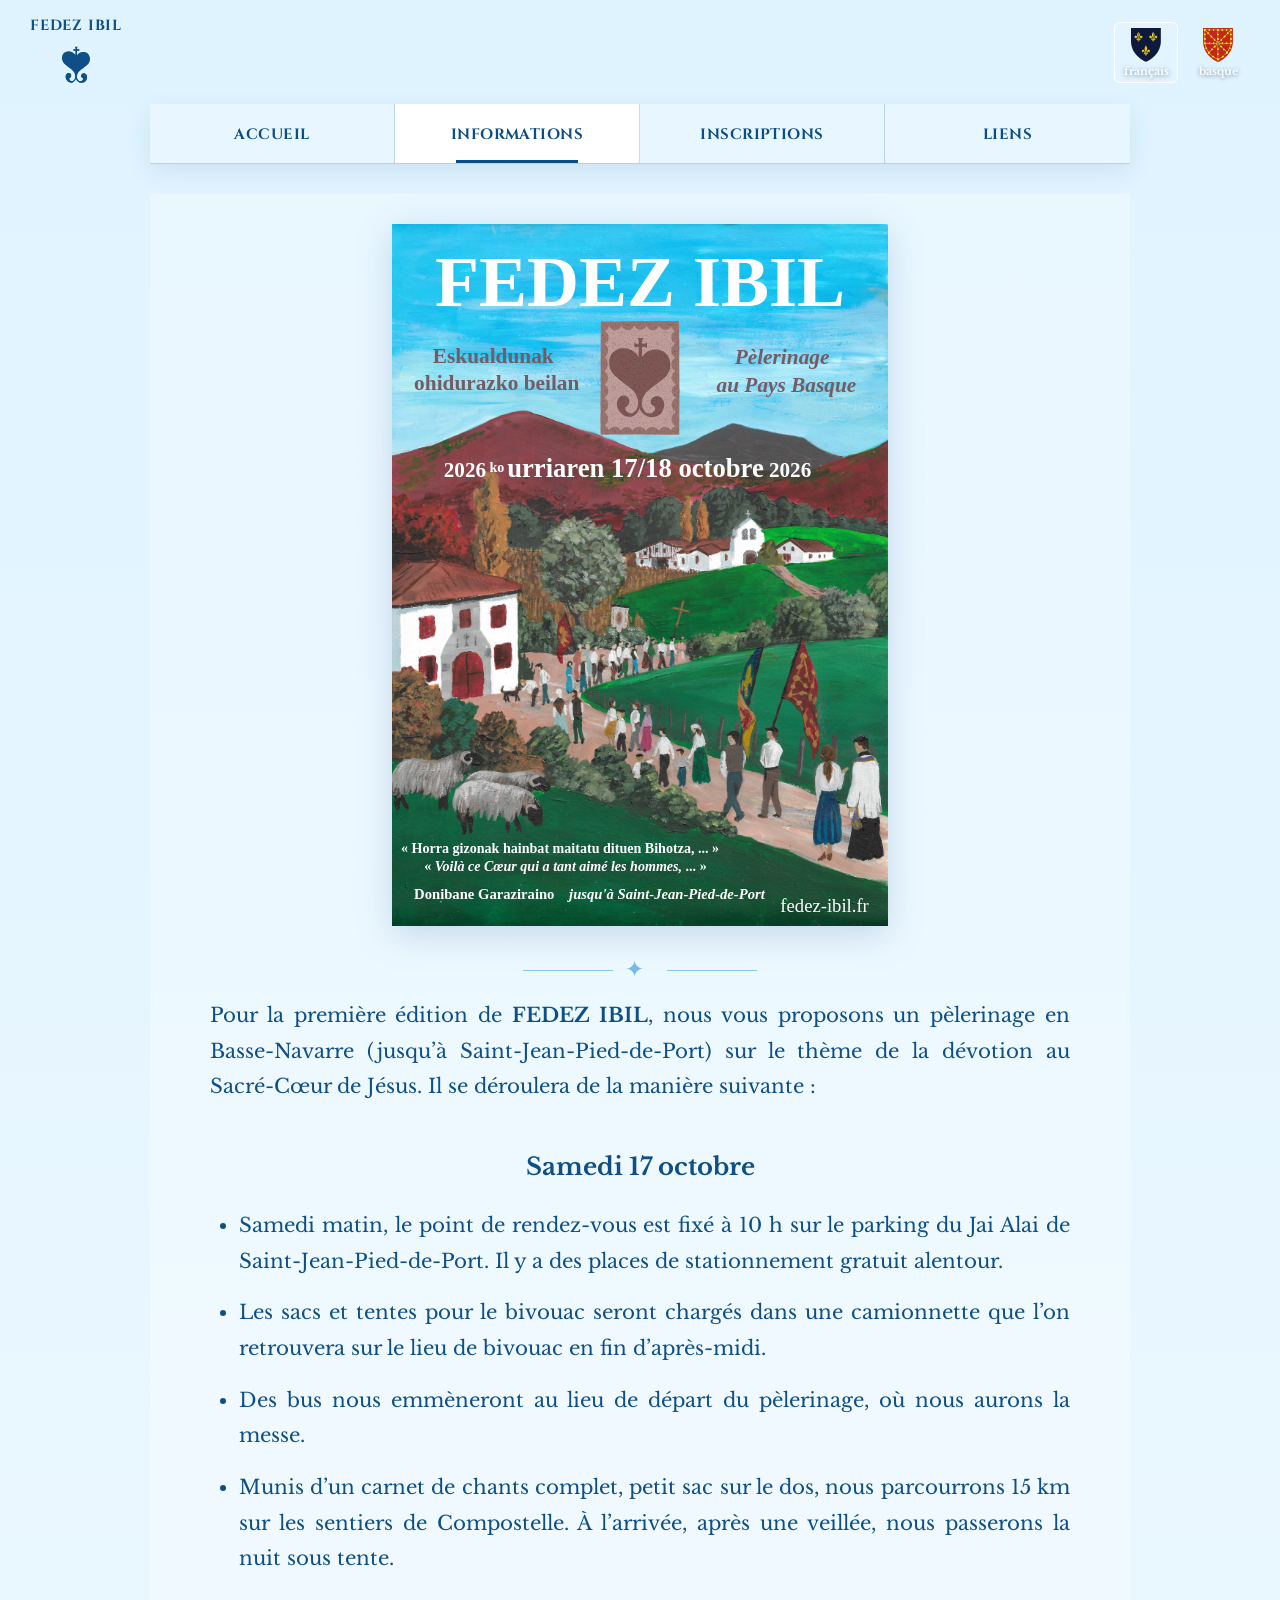
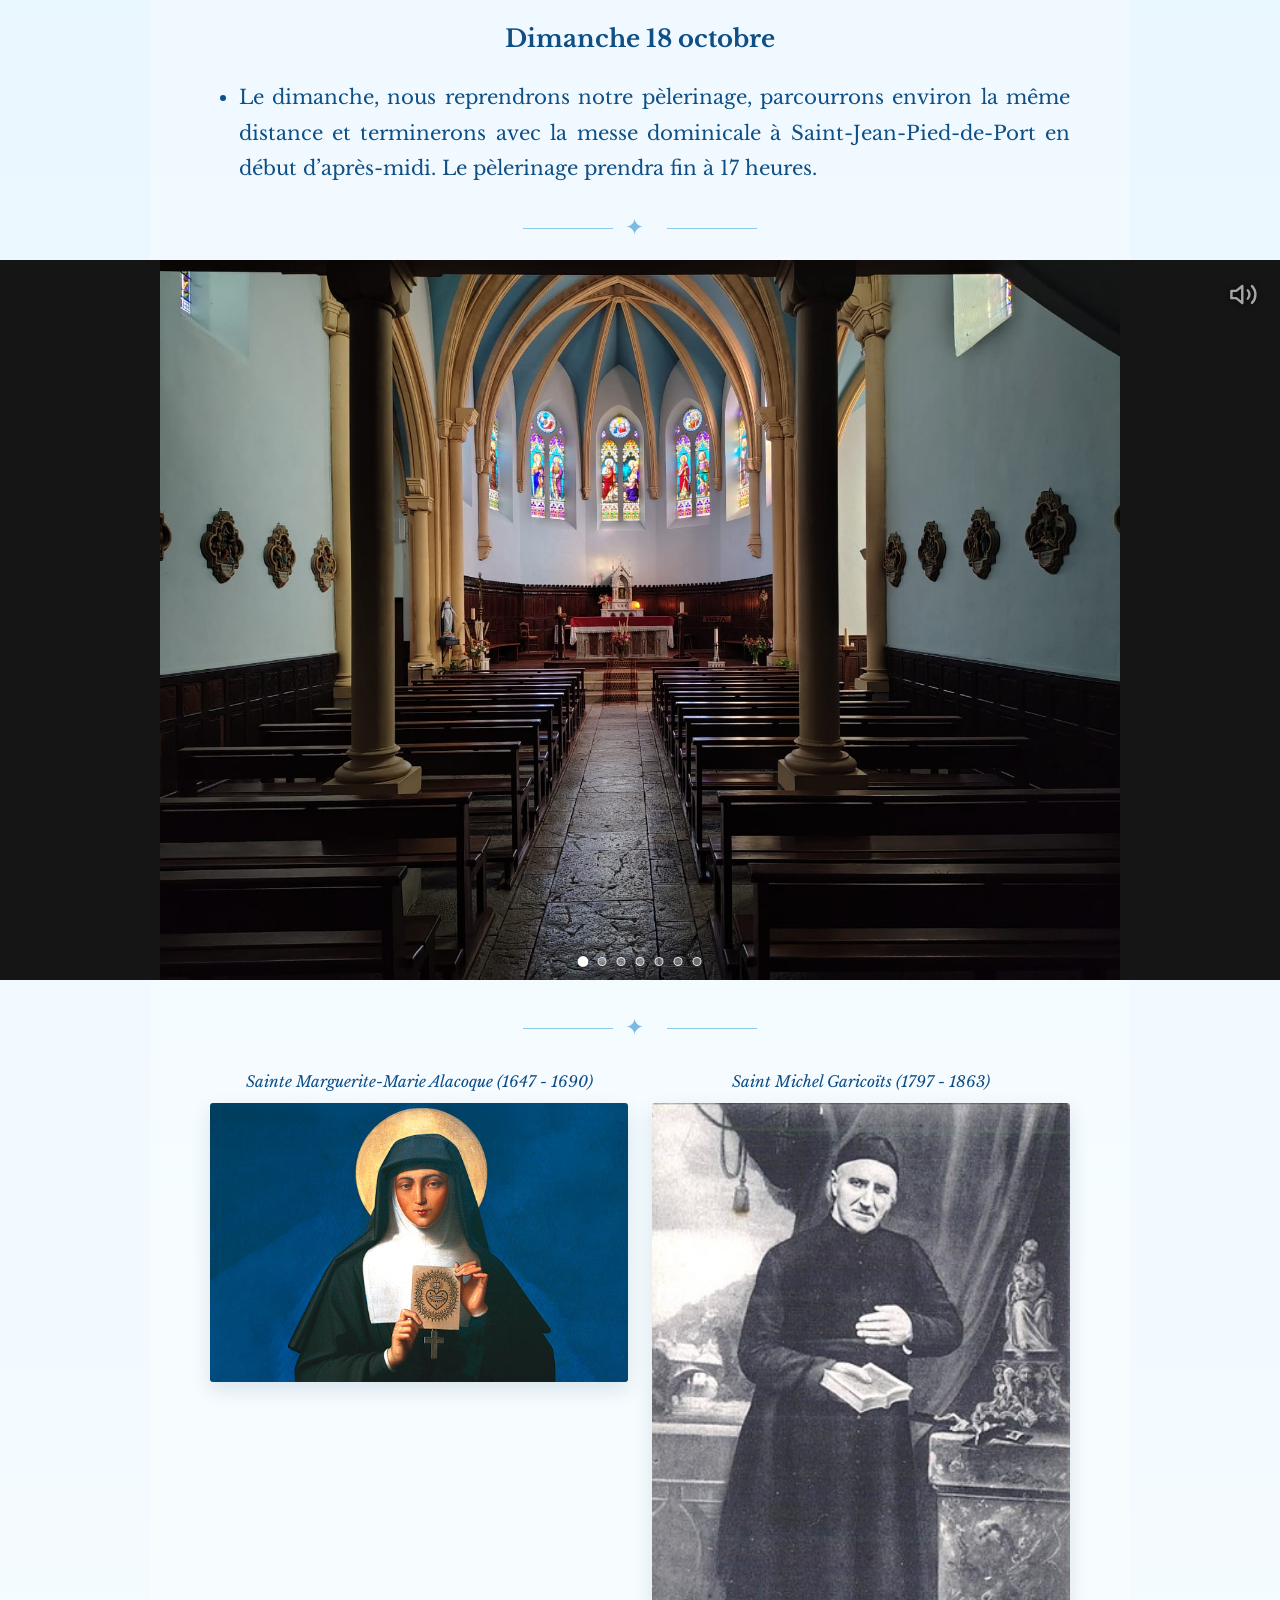
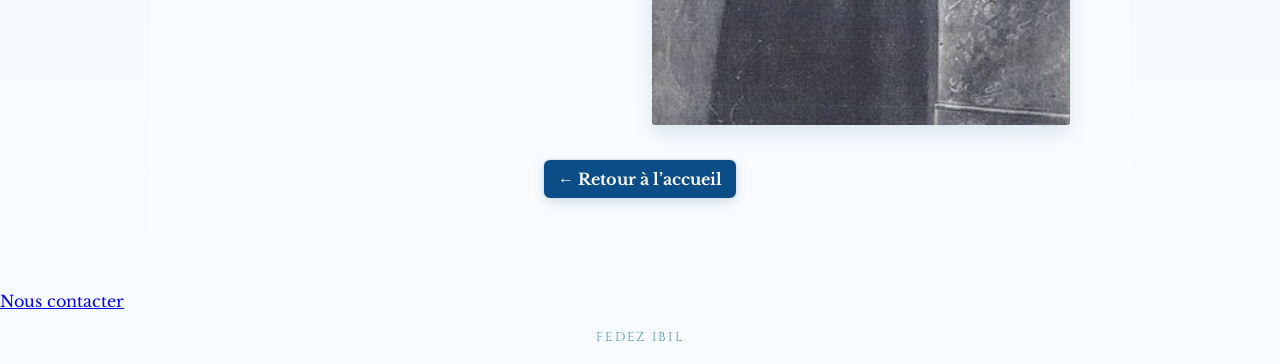
==== commit a4fa4895: "Add contact footer link to informations.html" ====
--- a/informations.html
+++ b/informations.html
@@ -121,6 +121,12 @@
     </section>
   </main>
 
+<div class="contact-footer-link">
+  <a href="contact.html" data-i18n="contact.link">
+    Nous contacter
+  </a>
+</div>
+
   <footer><span>FEDEZ IBIL</span></footer>
 
   <!-- AFFICHAGE PLEIN ÉCRAN DE L'AFFICHE -->
